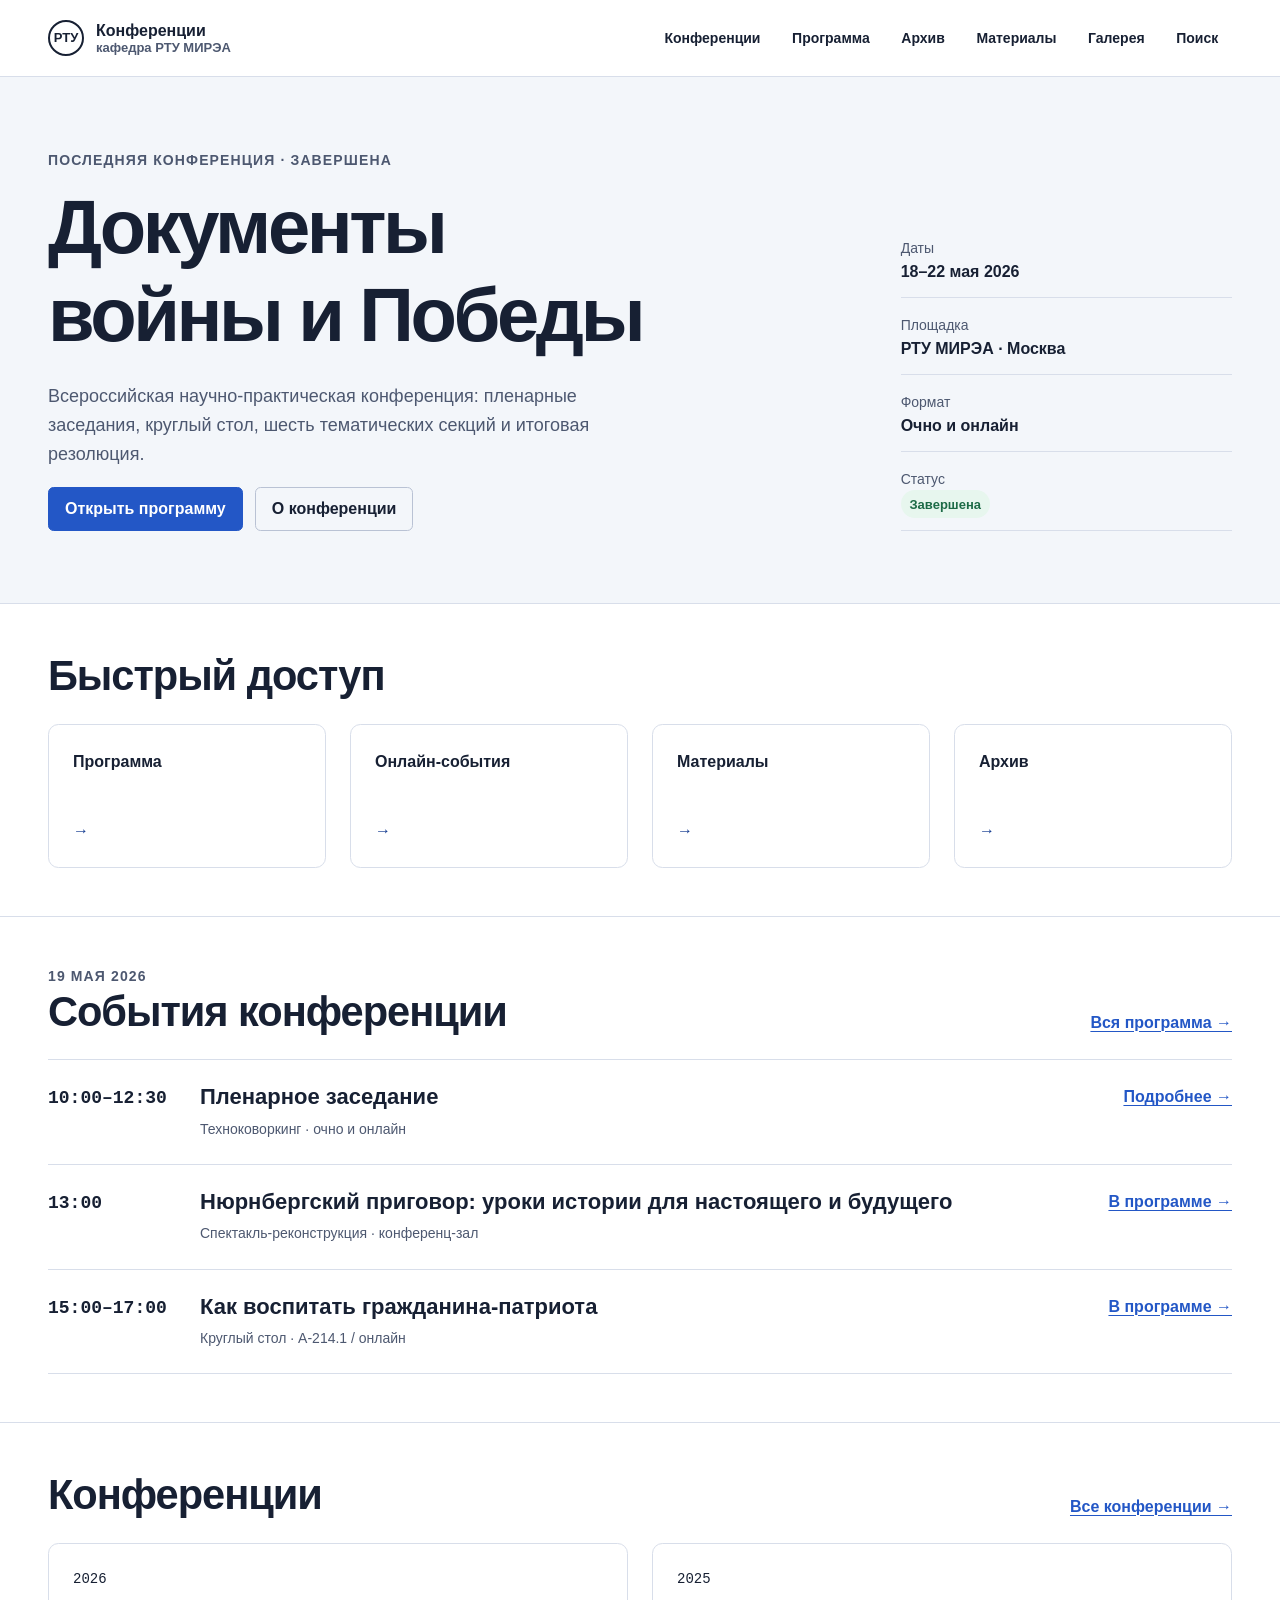
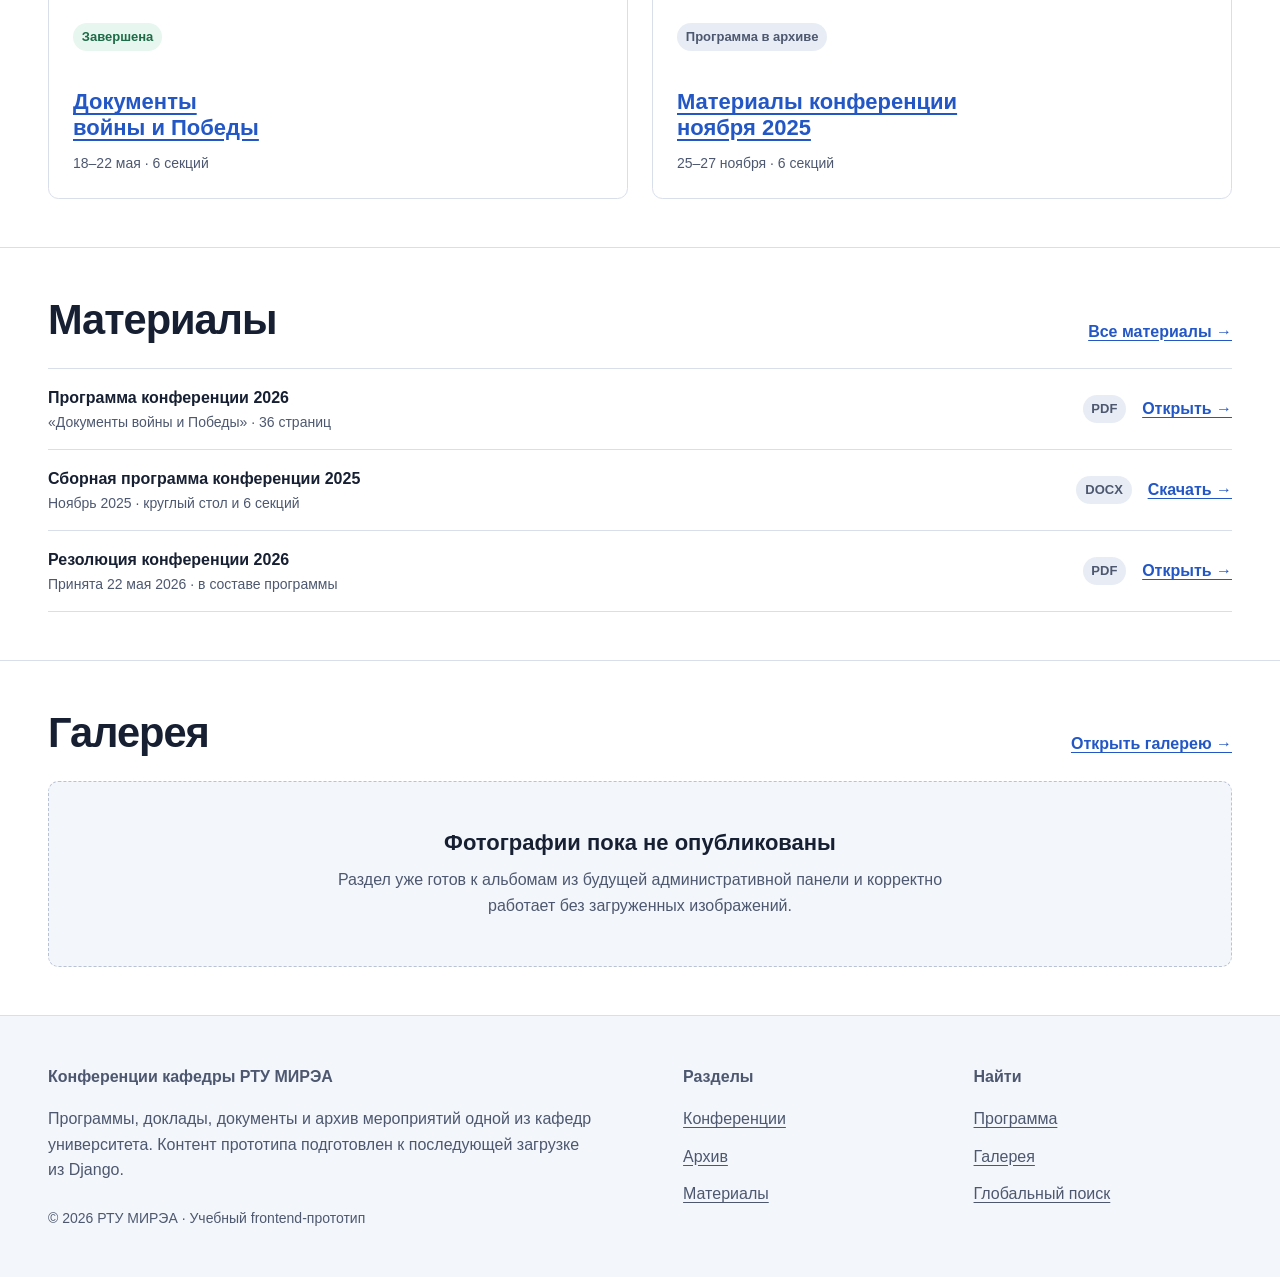
==== index.html @ fee2de32 "Add conference portal prototype" ====
<!doctype html>
<html lang="ru">
<head>
  <meta charset="utf-8">
  <meta name="viewport" content="width=device-width, initial-scale=1">
  <title>Конференции кафедры РТУ МИРЭА</title>
  <meta name="description" content="Программы, события, материалы и архив конференций одной из кафедр РТУ МИРЭА.">
  <link rel="icon" type="image/svg+xml" href="data:image/svg+xml,%3Csvg xmlns='http://www.w3.org/2000/svg' viewBox='0 0 32 32'%3E%3Crect width='32' height='32' rx='7' fill='%232357c6'/%3E%3Cpath d='M8 9h16v3H8zm0 6h16v3H8zm0 6h10v3H8z' fill='white'/%3E%3C/svg%3E">
  <link rel="stylesheet" href="assets/css/tokens.css">
  <link rel="stylesheet" href="assets/css/core.css">
  <link rel="stylesheet" href="assets/css/layout.css">
  <link rel="stylesheet" href="assets/css/components.css">
  <script src="assets/js/data.js" defer></script>
  <script src="assets/js/app.js" defer></script>
</head>
<body>
  <a class="skip-link" href="#content">К содержанию</a>
  <div data-site-header data-current="home"></div>

  <main class="site-main" id="content">
    <section class="hero" aria-labelledby="hero-title">
      <div class="container hero__grid">
        <div>
          <p class="eyebrow">Последняя конференция · завершена</p>
          <h1 class="hero__title" id="hero-title">Документы войны и Победы</h1>
          <p class="lead hero__summary">Всероссийская научно-практическая конференция: пленарные заседания, круглый стол, шесть тематических секций и итоговая резолюция.</p>
          <div class="cluster">
            <a class="button" href="program.html">Открыть программу</a>
            <a class="button button--secondary" href="conference-detail.html">О конференции</a>
          </div>
        </div>
        <dl class="hero__meta info-list">
          <div><dt>Даты</dt><dd>18–22 мая 2026</dd></div>
          <div><dt>Площадка</dt><dd>РТУ МИРЭА · Москва</dd></div>
          <div><dt>Формат</dt><dd>Очно и онлайн</dd></div>
          <div><dt>Статус</dt><dd><span class="status status--complete">Завершена</span></dd></div>
        </dl>
      </div>
    </section>

    <section class="page-section" aria-labelledby="quick-title">
      <div class="container">
        <div class="section-heading"><h2 id="quick-title">Быстрый доступ</h2></div>
        <div class="grid grid--4">
          <a class="card quick-link" href="program.html"><strong>Программа</strong><span aria-hidden="true">→</span></a>
          <a class="card quick-link" href="search.html?q=онлайн"><strong>Онлайн-события</strong><span aria-hidden="true">→</span></a>
          <a class="card quick-link" href="materials.html"><strong>Материалы</strong><span aria-hidden="true">→</span></a>
          <a class="card quick-link" href="archive.html"><strong>Архив</strong><span aria-hidden="true">→</span></a>
        </div>
      </div>
    </section>

    <section class="page-section" aria-labelledby="events-title">
      <div class="container">
        <div class="section-heading">
          <div><p class="eyebrow">19 мая 2026</p><h2 id="events-title">События конференции</h2></div>
          <a class="text-link" href="program.html#may-19">Вся программа →</a>
        </div>
        <div class="event-list">
          <article class="event-card">
            <time class="event-card__time" datetime="2026-05-19T10:00">10:00–12:30</time>
            <div><h3 class="event-card__title">Пленарное заседание</h3><p class="meta">Техноковоркинг · очно и онлайн</p></div>
            <a class="text-link event-card__action" href="event-detail.html">Подробнее →</a>
          </article>
          <article class="event-card">
            <time class="event-card__time" datetime="2026-05-19T13:00">13:00</time>
            <div><h3 class="event-card__title">Нюрнбергский приговор: уроки истории для настоящего и будущего</h3><p class="meta">Спектакль-реконструкция · конференц-зал</p></div>
            <a class="text-link event-card__action" href="program.html#may-19">В программе →</a>
          </article>
          <article class="event-card">
            <time class="event-card__time" datetime="2026-05-19T15:00">15:00–17:00</time>
            <div><h3 class="event-card__title">Как воспитать гражданина-патриота</h3><p class="meta">Круглый стол · А-214.1 / онлайн</p></div>
            <a class="text-link event-card__action" href="program.html#may-19">В программе →</a>
          </article>
        </div>
      </div>
    </section>

    <section class="page-section" aria-labelledby="conferences-title">
      <div class="container">
        <div class="section-heading"><h2 id="conferences-title">Конференции</h2><a class="text-link" href="conferences.html">Все конференции →</a></div>
        <div class="grid grid--2">
          <article class="card card--link conference-card">
            <div><p class="conference-card__year">2026</p><span class="status status--complete">Завершена</span></div>
            <div><h3 class="conference-card__title"><a href="conference-detail.html">Документы войны и Победы</a></h3><p class="meta">18–22 мая · 6 секций</p></div>
          </article>
          <article class="card card--link conference-card">
            <div><p class="conference-card__year">2025</p><span class="tag">Программа в архиве</span></div>
            <div><h3 class="conference-card__title"><a href="archive.html#year-2025">Материалы конференции ноября 2025</a></h3><p class="meta">25–27 ноября · 6 секций</p></div>
          </article>
        </div>
      </div>
    </section>

    <section class="page-section" aria-labelledby="materials-title">
      <div class="container">
        <div class="section-heading"><h2 id="materials-title">Материалы</h2><a class="text-link" href="materials.html">Все материалы →</a></div>
        <div class="document-list">
          <article class="document-row">
            <div><p class="document-row__title">Программа конференции 2026</p><p class="meta document-row__meta">«Документы войны и Победы» · 36 страниц</p></div>
            <span class="tag">PDF</span>
            <a class="text-link" href="assets/docs/program-2026.pdf">Открыть →</a>
          </article>
          <article class="document-row">
            <div><p class="document-row__title">Сборная программа конференции 2025</p><p class="meta document-row__meta">Ноябрь 2025 · круглый стол и 6 секций</p></div>
            <span class="tag">DOCX</span>
            <a class="text-link" href="assets/docs/program-2025.docx">Скачать →</a>
          </article>
          <article class="document-row">
            <div><p class="document-row__title">Резолюция конференции 2026</p><p class="meta document-row__meta">Принята 22 мая 2026 · в составе программы</p></div>
            <span class="tag">PDF</span>
            <a class="text-link" href="assets/docs/program-2026.pdf#page=36">Открыть →</a>
          </article>
        </div>
      </div>
    </section>

    <section class="page-section" aria-labelledby="gallery-title">
      <div class="container">
        <div class="section-heading"><h2 id="gallery-title">Галерея</h2><a class="text-link" href="gallery.html">Открыть галерею →</a></div>
        <div class="empty-state">
          <h3>Фотографии пока не опубликованы</h3>
          <p>Раздел уже готов к альбомам из будущей административной панели и корректно работает без загруженных изображений.</p>
        </div>
      </div>
    </section>
  </main>

  <div data-site-footer></div>
</body>
</html>
---- assets/css/tokens.css ----
:root {
  color-scheme: light;

  /* Primitive tokens: future themes override this layer only. */
  --color-white: #ffffff;
  --color-ink: #172033;
  --color-ink-soft: #4d5870;
  --color-line: #d8deea;
  --color-line-strong: #b9c2d4;
  --color-surface: #ffffff;
  --color-surface-alt: #f3f6fa;
  --color-surface-strong: #e8edf5;
  --color-accent: #2357c6;
  --color-accent-strong: #173e92;
  --color-accent-soft: #e8efff;
  --color-success: #1d6b47;
  --color-success-soft: #e7f6ee;
  --color-warning: #875d12;
  --color-warning-soft: #fff4d8;
  --color-danger: #a23232;

  --font-sans: Inter, "Segoe UI", Arial, sans-serif;
  --font-mono: "Cascadia Mono", "SFMono-Regular", Consolas, monospace;

  --text-xs: 0.8125rem;
  --text-sm: 0.875rem;
  --text-base: 1rem;
  --text-lg: 1.125rem;
  --text-xl: 1.375rem;
  --text-2xl: clamp(1.75rem, 4vw, 2.6rem);
  --text-3xl: clamp(2.25rem, 6vw, 4.75rem);

  --space-1: 0.25rem;
  --space-2: 0.5rem;
  --space-3: 0.75rem;
  --space-4: 1rem;
  --space-5: 1.5rem;
  --space-6: 2rem;
  --space-7: 3rem;
  --space-8: 4.5rem;

  --radius-sm: 0.35rem;
  --radius-md: 0.65rem;
  --radius-lg: 1rem;
  --shadow-focus: 0 0 0 3px rgba(35, 87, 198, 0.28);
  --shadow-raised: 0 0.75rem 2rem rgba(23, 32, 51, 0.08);

  --container: 74rem;
  --header-height: 4.75rem;
  --transition-fast: 150ms ease;
}
---- assets/css/core.css ----
*,
*::before,
*::after {
  box-sizing: border-box;
}

html {
  scroll-behavior: smooth;
}

body {
  min-width: 20rem;
  margin: 0;
  color: var(--color-ink);
  background: var(--color-surface);
  font-family: var(--font-sans);
  font-size: var(--text-base);
  line-height: 1.6;
  text-rendering: optimizeLegibility;
}

body.is-locked {
  overflow: hidden;
}

img,
svg {
  display: block;
  max-width: 100%;
}

button,
input,
select,
textarea {
  color: inherit;
  font: inherit;
}

button,
a {
  -webkit-tap-highlight-color: transparent;
}

a {
  color: var(--color-accent);
  text-underline-offset: 0.18em;
}

a:hover {
  color: var(--color-accent-strong);
}

:focus-visible {
  outline: 0;
  box-shadow: var(--shadow-focus);
}

h1,
h2,
h3,
p,
ul,
ol,
dl {
  margin-top: 0;
}

h1,
h2,
h3 {
  line-height: 1.15;
  text-wrap: balance;
}

h1 {
  margin-bottom: var(--space-5);
  font-size: var(--text-3xl);
  letter-spacing: -0.045em;
}

h2 {
  margin-bottom: var(--space-5);
  font-size: var(--text-2xl);
  letter-spacing: -0.025em;
}

h3 {
  margin-bottom: var(--space-3);
  font-size: var(--text-xl);
}

p:last-child,
ul:last-child,
ol:last-child {
  margin-bottom: 0;
}

.visually-hidden {
  position: absolute !important;
  width: 1px !important;
  height: 1px !important;
  padding: 0 !important;
  margin: -1px !important;
  overflow: hidden !important;
  clip: rect(0, 0, 0, 0) !important;
  white-space: nowrap !important;
  border: 0 !important;
}

.skip-link {
  position: fixed;
  z-index: 1000;
  top: var(--space-3);
  left: var(--space-3);
  transform: translateY(-200%);
  padding: var(--space-3) var(--space-4);
  border-radius: var(--radius-sm);
  color: var(--color-white);
  background: var(--color-accent-strong);
}

.skip-link:focus {
  transform: translateY(0);
}

.eyebrow {
  margin-bottom: var(--space-3);
  color: var(--color-ink-soft);
  font-size: var(--text-sm);
  font-weight: 700;
  letter-spacing: 0.08em;
  text-transform: uppercase;
}

.lead {
  max-width: 48rem;
  color: var(--color-ink-soft);
  font-size: var(--text-lg);
}

.muted {
  color: var(--color-ink-soft);
}

.meta {
  color: var(--color-ink-soft);
  font-size: var(--text-sm);
}

.plain-list {
  padding: 0;
  margin-bottom: 0;
  list-style: none;
}

[hidden] {
  display: none !important;
}

@media (prefers-reduced-motion: reduce) {
  *,
  *::before,
  *::after {
    scroll-behavior: auto !important;
    transition-duration: 0.01ms !important;
    animation-duration: 0.01ms !important;
    animation-iteration-count: 1 !important;
  }
}
---- assets/css/layout.css ----
.container {
  width: min(calc(100% - 2rem), var(--container));
  margin-inline: auto;
}

.site-main {
  min-height: 70vh;
}

.page-header {
  padding-block: var(--space-7) var(--space-6);
  border-bottom: 1px solid var(--color-line);
}

.page-section {
  padding-block: var(--space-7);
}

.page-section + .page-section {
  border-top: 1px solid var(--color-line);
}

.section-heading {
  display: flex;
  align-items: end;
  justify-content: space-between;
  gap: var(--space-5);
  margin-bottom: var(--space-5);
}

.section-heading h2,
.section-heading p {
  margin-bottom: 0;
}

.stack > * + * {
  margin-top: var(--space-5);
}

.stack-sm > * + * {
  margin-top: var(--space-3);
}

.cluster {
  display: flex;
  flex-wrap: wrap;
  align-items: center;
  gap: var(--space-3);
}

.grid {
  display: grid;
  gap: var(--space-5);
}

.grid--2 {
  grid-template-columns: repeat(2, minmax(0, 1fr));
}

.grid--3 {
  grid-template-columns: repeat(3, minmax(0, 1fr));
}

.grid--4 {
  grid-template-columns: repeat(4, minmax(0, 1fr));
}

.detail-layout {
  display: grid;
  grid-template-columns: minmax(0, 2fr) minmax(17rem, 0.8fr);
  align-items: start;
  gap: var(--space-7);
}

.sidebar {
  position: sticky;
  top: calc(var(--header-height) + var(--space-5));
}

.hero {
  padding-block: var(--space-8);
  background: var(--color-surface-alt);
  border-bottom: 1px solid var(--color-line);
}

.hero__grid {
  display: grid;
  grid-template-columns: minmax(0, 1.7fr) minmax(18rem, 0.7fr);
  gap: var(--space-7);
  align-items: end;
}

.hero__title {
  max-width: 15ch;
}

.hero__summary {
  max-width: 35rem;
}

.hero__meta {
  display: grid;
  gap: var(--space-4);
}

@media (max-width: 60rem) {
  .grid--4,
  .grid--3 {
    grid-template-columns: repeat(2, minmax(0, 1fr));
  }

  .hero__grid,
  .detail-layout {
    grid-template-columns: 1fr;
  }

  .sidebar {
    position: static;
  }
}

@media (max-width: 42rem) {
  .container {
    width: min(calc(100% - 1.25rem), var(--container));
  }

  .page-header,
  .page-section,
  .hero {
    padding-block: var(--space-6);
  }

  .grid--4,
  .grid--3,
  .grid--2 {
    grid-template-columns: 1fr;
  }

  .section-heading {
    align-items: start;
    flex-direction: column;
  }
}
---- assets/css/components.css ----
.site-header {
  position: sticky;
  z-index: 100;
  top: 0;
  min-height: var(--header-height);
  background: color-mix(in srgb, var(--color-surface) 94%, transparent);
  border-bottom: 1px solid var(--color-line);
  backdrop-filter: blur(12px);
}

.site-header__inner {
  min-height: var(--header-height);
  display: flex;
  align-items: center;
  justify-content: space-between;
  gap: var(--space-5);
}

.brand {
  display: inline-flex;
  align-items: center;
  gap: var(--space-3);
  color: var(--color-ink);
  font-weight: 800;
  line-height: 1.2;
  text-decoration: none;
}

.brand__mark {
  display: grid;
  width: 2.25rem;
  height: 2.25rem;
  place-items: center;
  border: 2px solid var(--color-ink);
  border-radius: 50%;
  font-size: var(--text-xs);
}

.brand__sub {
  display: block;
  color: var(--color-ink-soft);
  font-size: var(--text-xs);
  font-weight: 600;
}

.site-nav {
  display: flex;
  align-items: center;
  gap: var(--space-1);
}

.site-nav a,
.icon-button,
.menu-button {
  display: inline-flex;
  min-height: 2.75rem;
  align-items: center;
  justify-content: center;
  padding: 0.65rem 0.8rem;
  border: 1px solid transparent;
  border-radius: var(--radius-sm);
  color: var(--color-ink);
  background: transparent;
  font-size: var(--text-sm);
  font-weight: 650;
  text-decoration: none;
  cursor: pointer;
}

.site-nav a:hover,
.site-nav a[aria-current="page"],
.icon-button:hover,
.menu-button:hover {
  background: var(--color-surface-alt);
}

.site-nav a[aria-current="page"] {
  color: var(--color-accent);
}

.menu-button {
  display: none;
}

.button {
  display: inline-flex;
  min-height: 2.8rem;
  align-items: center;
  justify-content: center;
  gap: var(--space-2);
  padding: 0.7rem 1rem;
  border: 1px solid var(--color-accent);
  border-radius: var(--radius-sm);
  color: var(--color-white);
  background: var(--color-accent);
  font-weight: 700;
  line-height: 1.2;
  text-decoration: none;
  cursor: pointer;
}

.button:hover {
  color: var(--color-white);
  background: var(--color-accent-strong);
  border-color: var(--color-accent-strong);
}

.button--secondary {
  color: var(--color-ink);
  background: transparent;
  border-color: var(--color-line-strong);
}

.button--secondary:hover {
  color: var(--color-ink);
  background: var(--color-surface-strong);
  border-color: var(--color-line-strong);
}

.text-link {
  font-weight: 700;
  text-decoration-thickness: 1px;
}

.breadcrumbs {
  padding-block: var(--space-4);
}

.breadcrumbs ol {
  display: flex;
  flex-wrap: wrap;
  gap: var(--space-2);
  padding: 0;
  margin: 0;
  list-style: none;
  color: var(--color-ink-soft);
  font-size: var(--text-sm);
}

.breadcrumbs li:not(:last-child)::after {
  content: "/";
  margin-left: var(--space-2);
  color: var(--color-line-strong);
}

.breadcrumbs a {
  color: inherit;
}

.status,
.tag {
  display: inline-flex;
  min-height: 1.75rem;
  align-items: center;
  width: fit-content;
  padding: 0.2rem 0.55rem;
  border-radius: 99rem;
  background: var(--color-surface-strong);
  color: var(--color-ink-soft);
  font-size: var(--text-xs);
  font-weight: 700;
  line-height: 1.2;
}

.status--complete {
  color: var(--color-success);
  background: var(--color-success-soft);
}

.status--online {
  color: var(--color-accent-strong);
  background: var(--color-accent-soft);
}

.card {
  min-width: 0;
  padding: var(--space-5);
  border: 1px solid var(--color-line);
  border-radius: var(--radius-md);
  background: var(--color-surface);
}

.card--link {
  position: relative;
  transition: transform var(--transition-fast), border-color var(--transition-fast), box-shadow var(--transition-fast);
}

.card--link:hover {
  transform: translateY(-2px);
  border-color: var(--color-line-strong);
  box-shadow: var(--shadow-raised);
}

.card--link > a::after {
  position: absolute;
  content: "";
  inset: 0;
}

.conference-card {
  min-height: 16rem;
  display: flex;
  flex-direction: column;
  justify-content: space-between;
}

.conference-card__year {
  margin-bottom: var(--space-6);
  font-family: var(--font-mono);
  font-size: var(--text-sm);
}

.conference-card__title {
  max-width: 25ch;
}

.event-list {
  border-top: 1px solid var(--color-line);
}

.event-card {
  display: grid;
  grid-template-columns: 8rem minmax(0, 1fr) auto;
  gap: var(--space-5);
  align-items: start;
  padding-block: var(--space-5);
  border-bottom: 1px solid var(--color-line);
}

.event-card__time {
  font-family: var(--font-mono);
  font-size: var(--text-lg);
  font-weight: 700;
}

.event-card__title {
  margin-bottom: var(--space-2);
}

.event-card__action {
  white-space: nowrap;
}

.document-list {
  border-top: 1px solid var(--color-line);
}

.document-row {
  display: grid;
  grid-template-columns: minmax(0, 1fr) auto auto;
  gap: var(--space-4);
  align-items: center;
  min-height: 5rem;
  padding-block: var(--space-4);
  border-bottom: 1px solid var(--color-line);
}

.document-row__title {
  margin: 0;
  font-weight: 700;
}

.quick-link {
  min-height: 9rem;
  display: flex;
  flex-direction: column;
  justify-content: space-between;
  color: var(--color-ink);
  text-decoration: none;
}

.quick-link:hover {
  color: var(--color-accent);
}

.quick-link span[aria-hidden="true"] {
  color: var(--color-accent-strong);
}

.filters {
  display: flex;
  flex-wrap: wrap;
  gap: var(--space-2);
  padding: var(--space-3);
  margin-bottom: var(--space-6);
  border: 1px solid var(--color-line);
  border-radius: var(--radius-md);
  background: var(--color-surface-alt);
}

.filter-button,
.tab-button {
  min-height: 2.6rem;
  padding: 0.55rem 0.8rem;
  border: 1px solid var(--color-line);
  border-radius: var(--radius-sm);
  color: var(--color-ink);
  background: var(--color-surface);
  font-weight: 700;
  cursor: pointer;
}

.filter-button[aria-pressed="true"],
.tab-button[aria-selected="true"] {
  color: var(--color-white);
  background: var(--color-accent);
  border-color: var(--color-accent);
}

.date-tabs {
  display: flex;
  gap: var(--space-2);
  padding-bottom: var(--space-3);
  overflow-x: auto;
  scrollbar-width: thin;
}

.tab-button {
  min-width: 8rem;
  flex: 0 0 auto;
}

.tab-button span {
  display: block;
  font-size: var(--text-xs);
  font-weight: 600;
}

.tab-panel {
  padding-top: var(--space-5);
}

.info-list {
  display: grid;
  gap: var(--space-4);
  margin: 0;
}

.info-list div {
  padding-bottom: var(--space-3);
  border-bottom: 1px solid var(--color-line);
}

.info-list dt {
  color: var(--color-ink-soft);
  font-size: var(--text-sm);
}

.info-list dd {
  margin: 0;
  font-weight: 700;
}

.speaker-block,
.report-block {
  padding: var(--space-5);
  border-left: 3px solid var(--color-line-strong);
  background: var(--color-surface-alt);
}

.speaker-block__name {
  margin-bottom: var(--space-1);
  font-weight: 800;
}

.report-block__title {
  margin-bottom: var(--space-2);
  font-size: var(--text-lg);
  font-weight: 800;
}

.empty-state {
  padding: var(--space-7) var(--space-5);
  border: 1px dashed var(--color-line-strong);
  border-radius: var(--radius-md);
  background: var(--color-surface-alt);
  text-align: center;
}

.empty-state h2,
.empty-state h3 {
  margin-bottom: var(--space-3);
}

.empty-state p {
  max-width: 38rem;
  margin-inline: auto;
  color: var(--color-ink-soft);
}

.notice {
  padding: var(--space-4);
  border-left: 3px solid var(--color-warning);
  background: var(--color-warning-soft);
}

.search-form {
  display: grid;
  grid-template-columns: minmax(0, 1fr) auto;
  gap: var(--space-3);
}

.search-form:has([data-search-page-query]) {
  grid-template-columns: minmax(0, 2fr) minmax(12rem, 0.8fr) auto;
}

.search-input {
  width: 100%;
  min-height: 3.25rem;
  padding: 0.75rem 1rem;
  border: 1px solid var(--color-line-strong);
  border-radius: var(--radius-sm);
  background: var(--color-surface);
}

.search-results {
  margin-top: var(--space-5);
  border-top: 1px solid var(--color-line);
}

.search-result {
  padding-block: var(--space-5);
  border-bottom: 1px solid var(--color-line);
}

.search-result__type {
  margin-bottom: var(--space-2);
  color: var(--color-ink-soft);
  font-size: var(--text-xs);
  font-weight: 700;
  letter-spacing: 0.06em;
  text-transform: uppercase;
}

.search-dialog {
  width: min(46rem, calc(100% - 1rem));
  max-height: min(44rem, calc(100vh - 2rem));
  padding: 0;
  border: 1px solid var(--color-line-strong);
  border-radius: var(--radius-lg);
  box-shadow: var(--shadow-raised);
}

.search-dialog::backdrop {
  background: rgba(15, 23, 42, 0.62);
}

.search-dialog__inner {
  padding: var(--space-5);
}

.search-dialog__header {
  display: flex;
  align-items: center;
  justify-content: space-between;
  gap: var(--space-4);
  margin-bottom: var(--space-5);
}

.search-dialog__header h2 {
  margin: 0;
  font-size: var(--text-xl);
}

.search-dialog__results {
  max-height: 24rem;
  overflow-y: auto;
}

.site-footer {
  padding-block: var(--space-7);
  color: var(--color-ink-soft);
  background: var(--color-surface-alt);
  border-top: 1px solid var(--color-line);
}

.site-footer__grid {
  display: grid;
  grid-template-columns: minmax(0, 1.4fr) repeat(2, minmax(10rem, 0.6fr));
  gap: var(--space-6);
}

.site-footer a {
  color: inherit;
}

.site-footer__note {
  max-width: 34rem;
}

.error-page {
  min-height: calc(100vh - var(--header-height));
  display: grid;
  place-items: center;
  padding-block: var(--space-6);
  color: var(--color-white);
  background: #081020;
}

.error-terminal {
  position: relative;
  isolation: isolate;
  width: min(72rem, 100%);
  min-height: min(44rem, calc(100vh - 8rem));
  display: grid;
  align-items: center;
  overflow: hidden;
  padding: clamp(1.25rem, 4vw, 3rem);
  border: 1px solid rgba(113, 151, 231, 0.48);
  border-radius: var(--radius-lg);
  background-color: #081020;
  background-image:
    linear-gradient(rgba(74, 115, 202, 0.09) 1px, transparent 1px),
    linear-gradient(90deg, rgba(74, 115, 202, 0.09) 1px, transparent 1px),
    radial-gradient(circle at 50% 45%, rgba(35, 87, 198, 0.22), transparent 38%);
  background-size: 1.5rem 1.5rem, 1.5rem 1.5rem, 100% 100%;
  box-shadow: inset 0 0 5rem rgba(35, 87, 198, 0.12), 0 1rem 3rem rgba(4, 9, 18, 0.28);
}

.error-terminal::before {
  position: absolute;
  z-index: -1;
  content: "";
  inset: 0;
  opacity: 0.18;
  background: repeating-linear-gradient(0deg, transparent 0 3px, rgba(255, 255, 255, 0.12) 4px);
  pointer-events: none;
}

.error-terminal__rail {
  position: absolute;
  top: 1.25rem;
  right: 1.25rem;
  left: 1.25rem;
  display: flex;
  justify-content: space-between;
  gap: var(--space-4);
  color: #9ab6f2;
  font-family: var(--font-mono);
  font-size: var(--text-xs);
  letter-spacing: 0.1em;
  text-transform: uppercase;
}

.error-terminal__content {
  position: relative;
  width: min(48rem, 100%);
  margin-inline: auto;
  text-align: center;
}

.error-code {
  position: relative;
  margin: 0;
  color: #7ca2f0;
  font-family: var(--font-mono);
  font-size: clamp(7rem, 25vw, 16rem);
  font-weight: 900;
  line-height: 0.82;
  letter-spacing: -0.12em;
  text-shadow: 0 0 2rem rgba(35, 87, 198, 0.72);
}

.error-code::before,
.error-code::after {
  position: absolute;
  content: attr(data-code);
  inset: 0;
  overflow: hidden;
  pointer-events: none;
}

.error-code::before {
  color: #ffffff;
  transform: translate(0.05em, -0.015em);
  clip-path: inset(38% 0 46% 0);
  opacity: 0.7;
}

.error-code::after {
  color: #2357c6;
  transform: translate(-0.035em, 0.02em);
  clip-path: inset(65% 0 18% 0);
  opacity: 0.9;
}

.error-terminal__title {
  margin: var(--space-5) 0 var(--space-3);
  color: var(--color-white);
  font-size: var(--text-2xl);
  letter-spacing: -0.025em;
}

.error-terminal__text {
  max-width: 38rem;
  margin-inline: auto;
  color: #becbea;
}

.error-terminal__actions {
  justify-content: center;
  margin-top: var(--space-6);
}

.error-terminal .button--secondary {
  color: var(--color-white);
  border-color: rgba(154, 182, 242, 0.58);
}

.error-terminal .button--secondary:hover {
  color: var(--color-white);
  background: rgba(124, 162, 240, 0.16);
  border-color: #9ab6f2;
}

.error-terminal__status {
  position: absolute;
  right: 1.25rem;
  bottom: 1.25rem;
  left: 1.25rem;
  display: flex;
  justify-content: space-between;
  gap: var(--space-4);
  color: #6f8dc9;
  font-family: var(--font-mono);
  font-size: var(--text-xs);
  letter-spacing: 0.08em;
  text-transform: uppercase;
}

@media (max-width: 60rem) {
  .menu-button {
    display: inline-flex;
  }

  .site-nav {
    position: absolute;
    top: calc(100% + 1px);
    right: 0;
    left: 0;
    display: none;
    align-items: stretch;
    flex-direction: column;
    padding: var(--space-3) 1rem var(--space-4);
    background: var(--color-surface);
    border-bottom: 1px solid var(--color-line);
    box-shadow: var(--shadow-raised);
  }

  .site-nav.is-open {
    display: flex;
  }

  .site-nav a,
  .site-nav .icon-button {
    justify-content: flex-start;
  }

  .site-footer__grid {
    grid-template-columns: 1fr 1fr;
  }

  .site-footer__about {
    grid-column: 1 / -1;
  }
}

@media (max-width: 42rem) {
  .brand__sub {
    display: none;
  }

  .event-card {
    grid-template-columns: 1fr;
    gap: var(--space-2);
  }

  .event-card__action {
    margin-top: var(--space-2);
  }

  .document-row {
    grid-template-columns: 1fr auto;
  }

  .document-row__meta {
    grid-column: 1 / -1;
    grid-row: 2;
  }

  .search-form {
    grid-template-columns: 1fr;
  }

  .search-form:has([data-search-page-query]) {
    grid-template-columns: 1fr;
  }

  .site-footer__grid {
    grid-template-columns: 1fr;
  }

  .error-page {
    padding-block: 0;
  }

  .error-terminal {
    min-height: calc(100vh - var(--header-height));
    border-right: 0;
    border-left: 0;
    border-radius: 0;
  }

  .error-terminal__rail span:last-child,
  .error-terminal__status span:last-child {
    display: none;
  }

  .error-code {
    letter-spacing: -0.1em;
  }
}
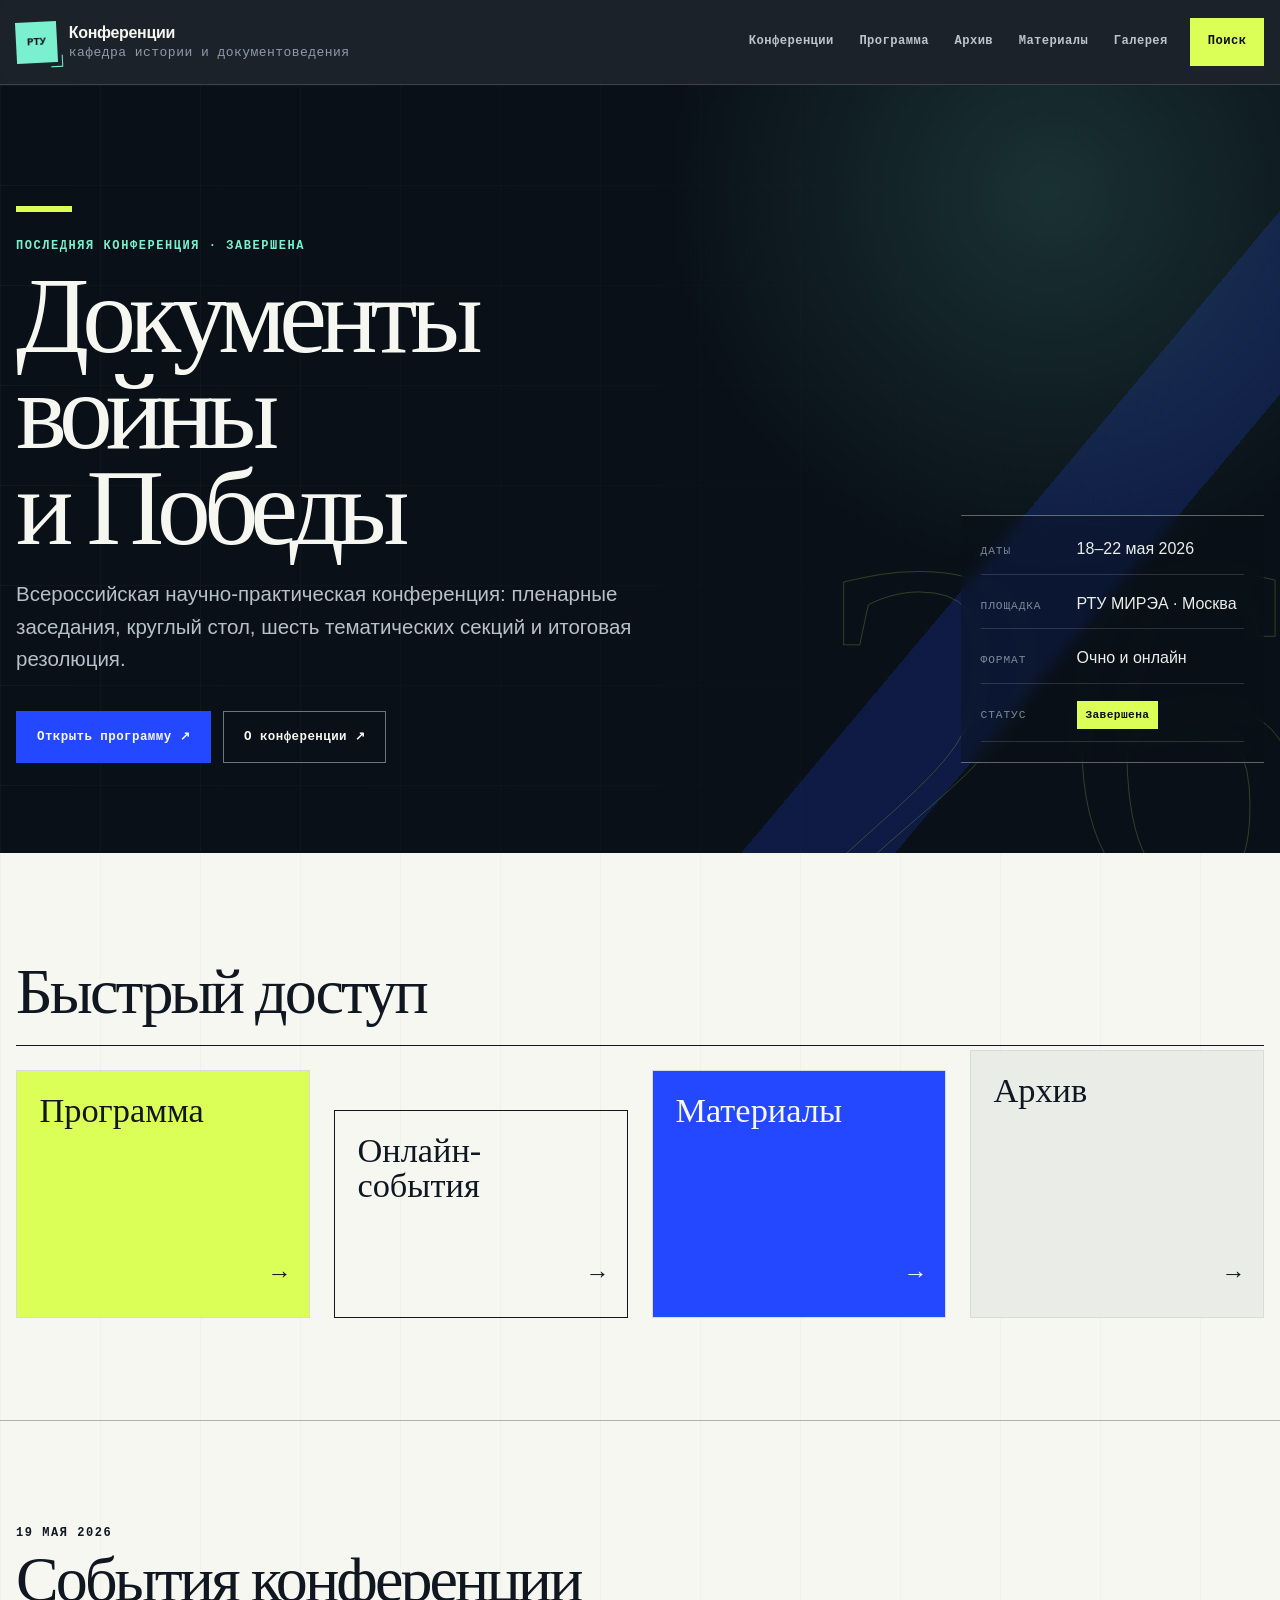
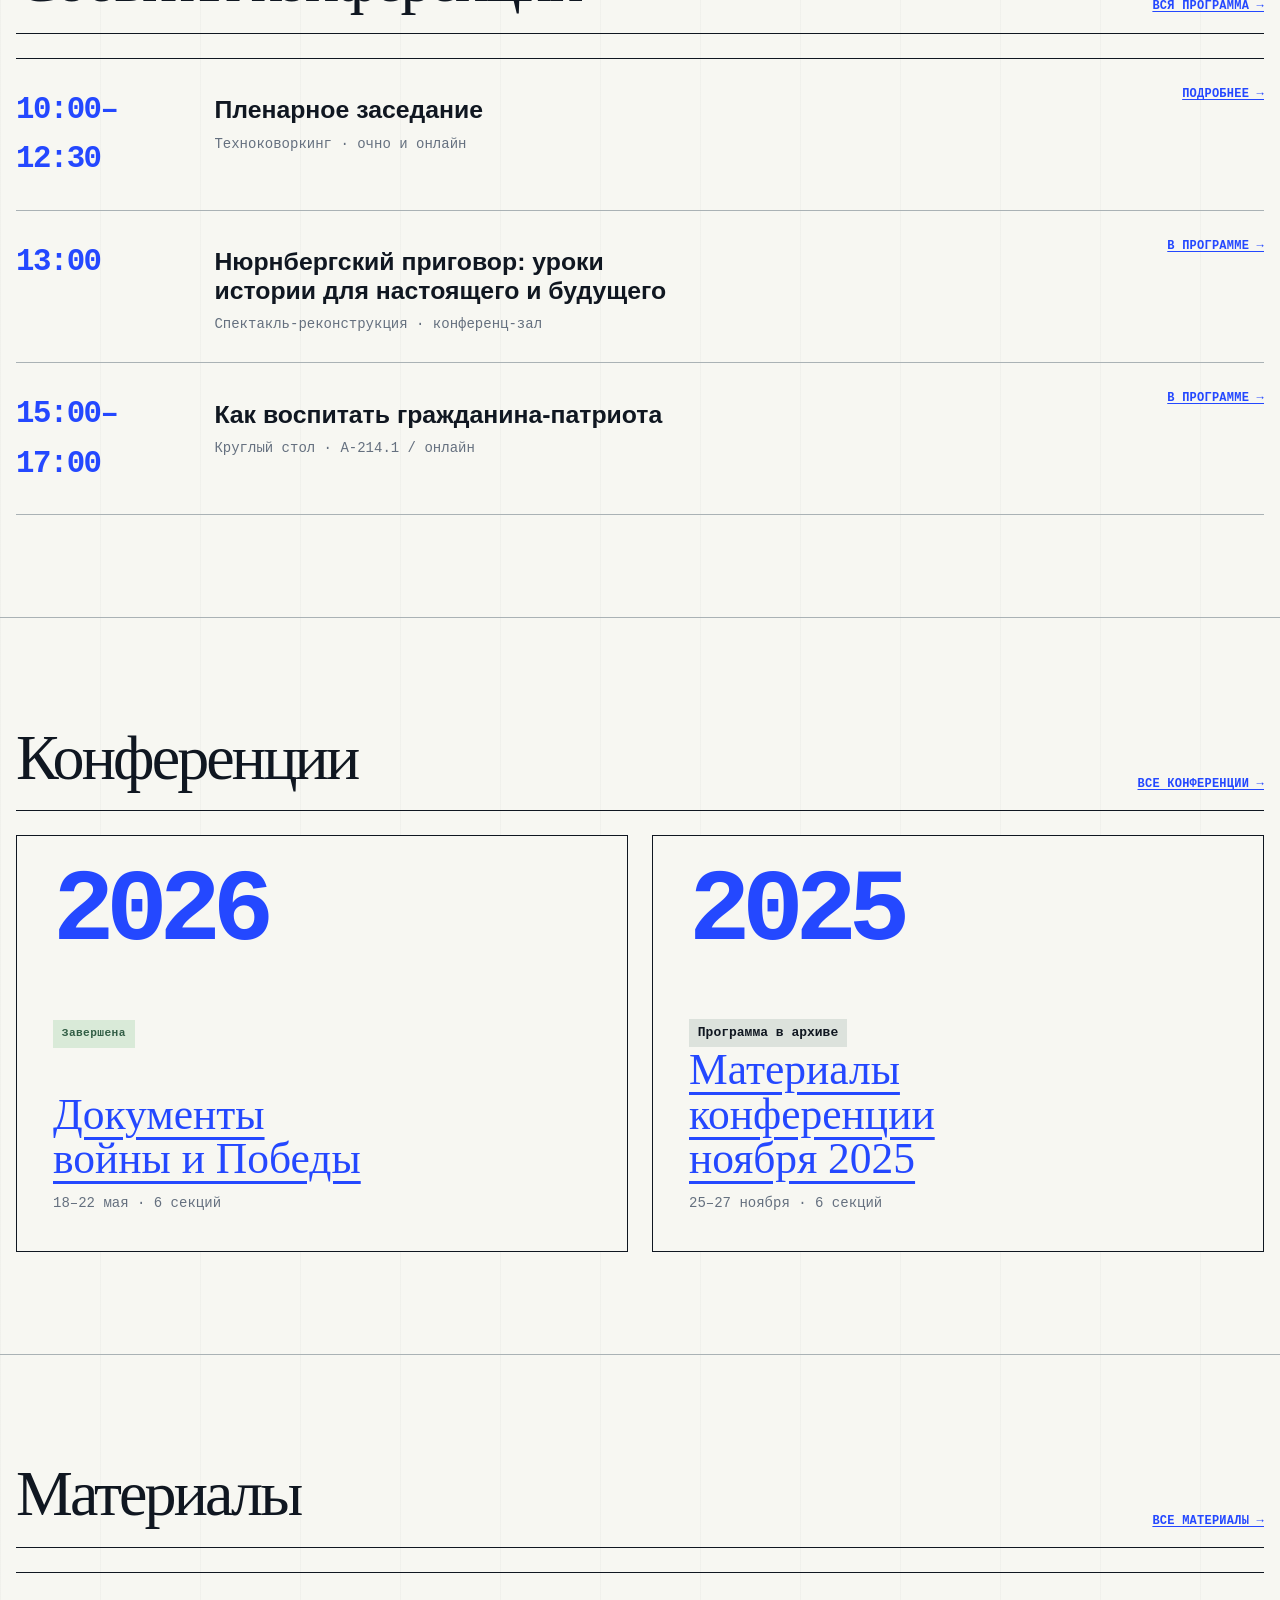
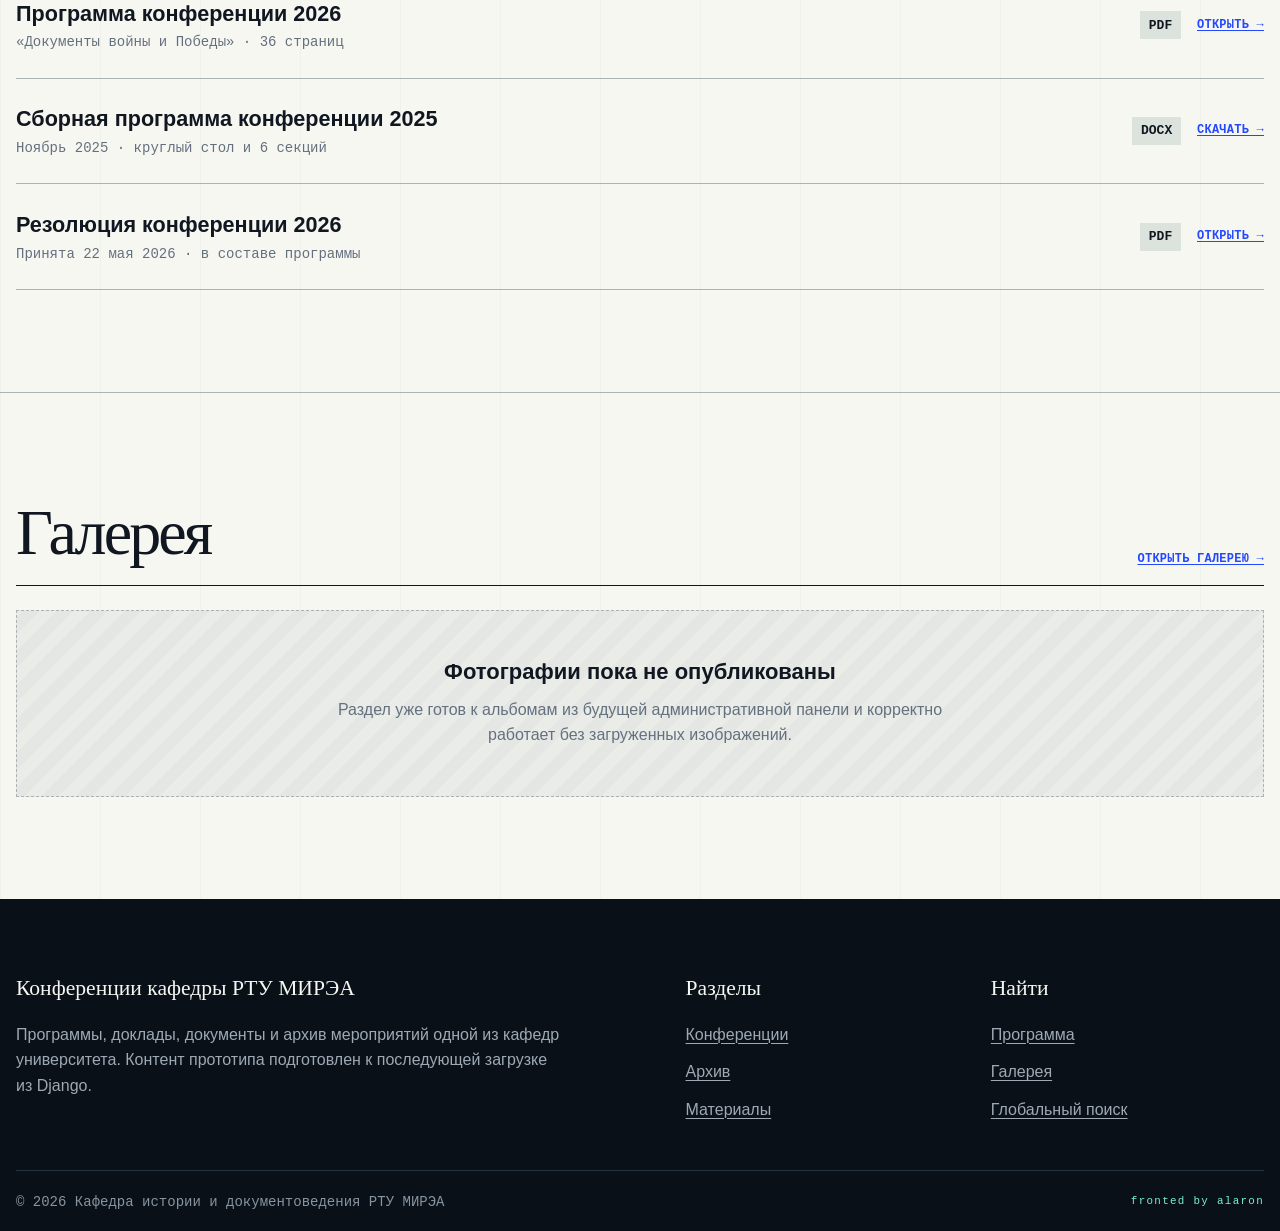
==== commit 4145d1e9: "Add editorial-tech visual foundation" ====
--- a/index.html
+++ b/index.html
@@ -10,6 +10,7 @@
   <link rel="stylesheet" href="assets/css/core.css">
   <link rel="stylesheet" href="assets/css/layout.css">
   <link rel="stylesheet" href="assets/css/components.css">
+  <link rel="stylesheet" href="assets/css/theme-foundation.css">
   <script src="assets/js/data.js" defer></script>
   <script src="assets/js/app.js" defer></script>
 </head>
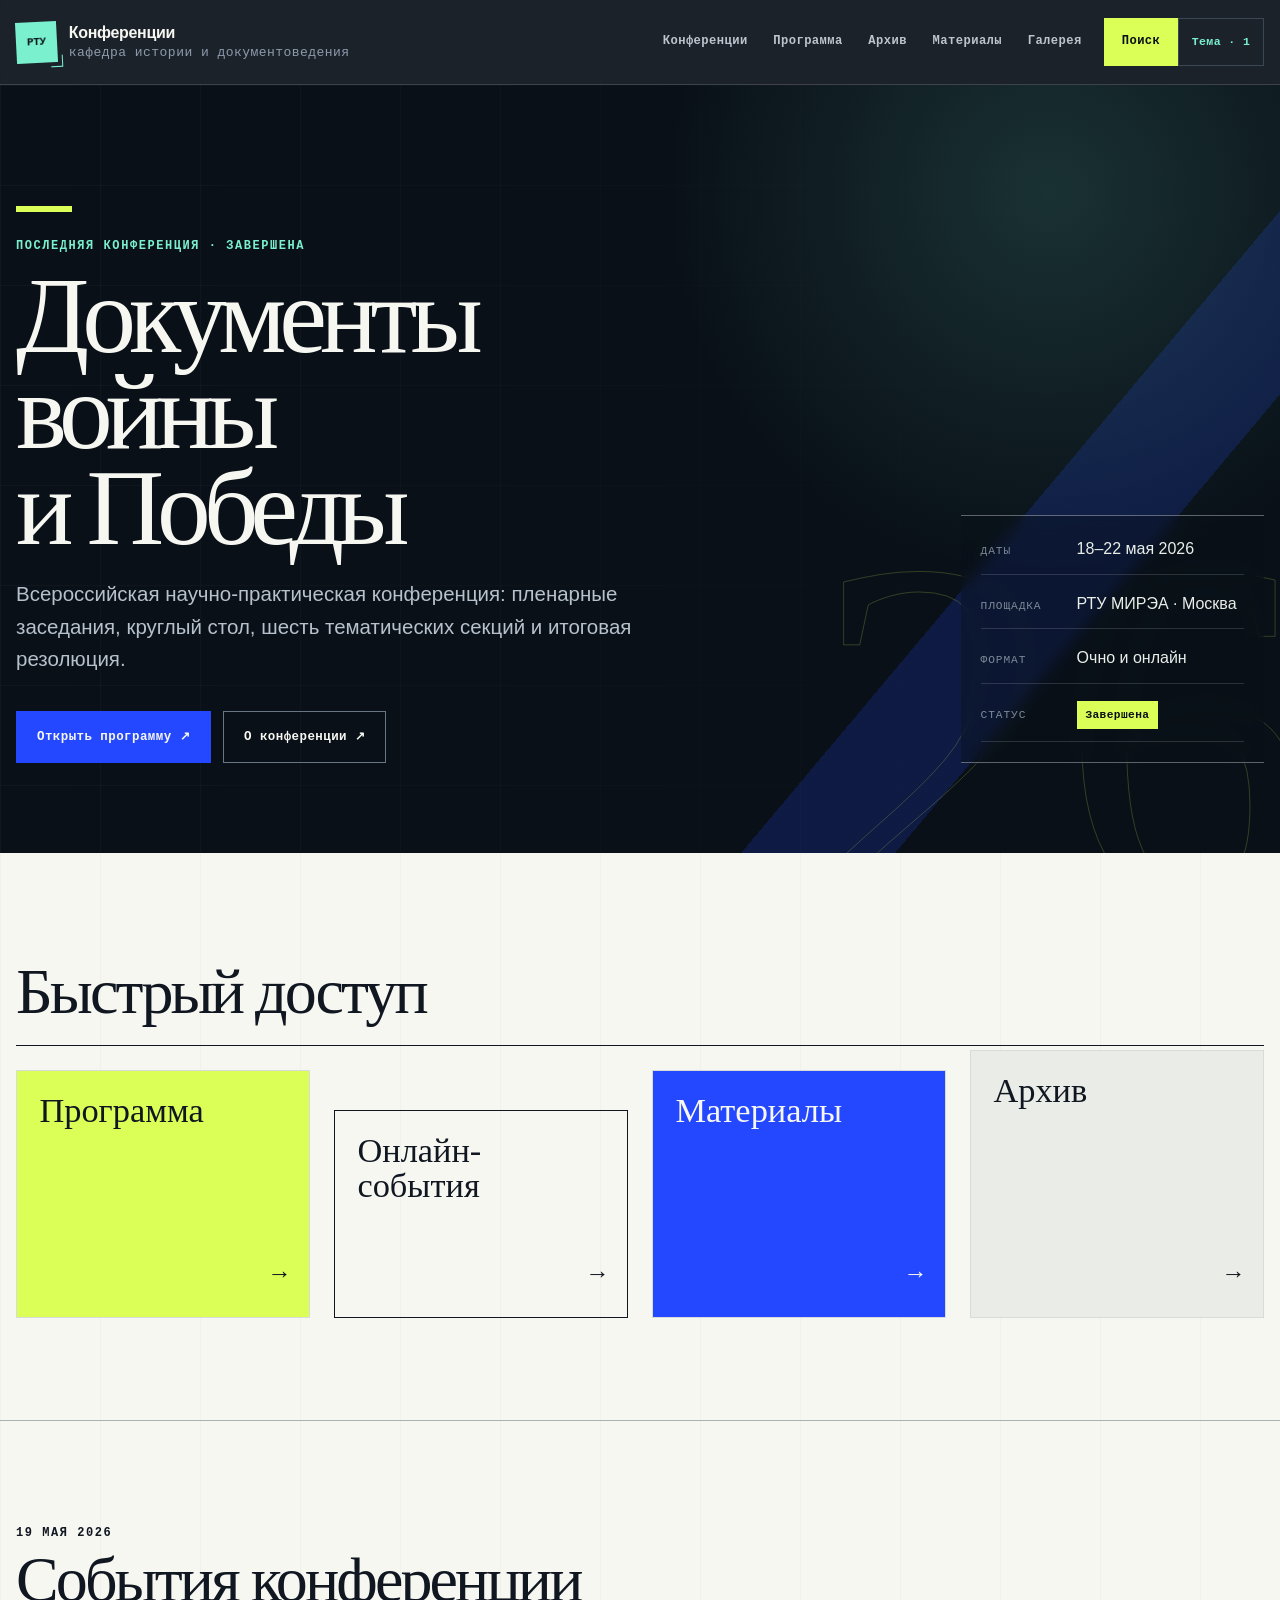
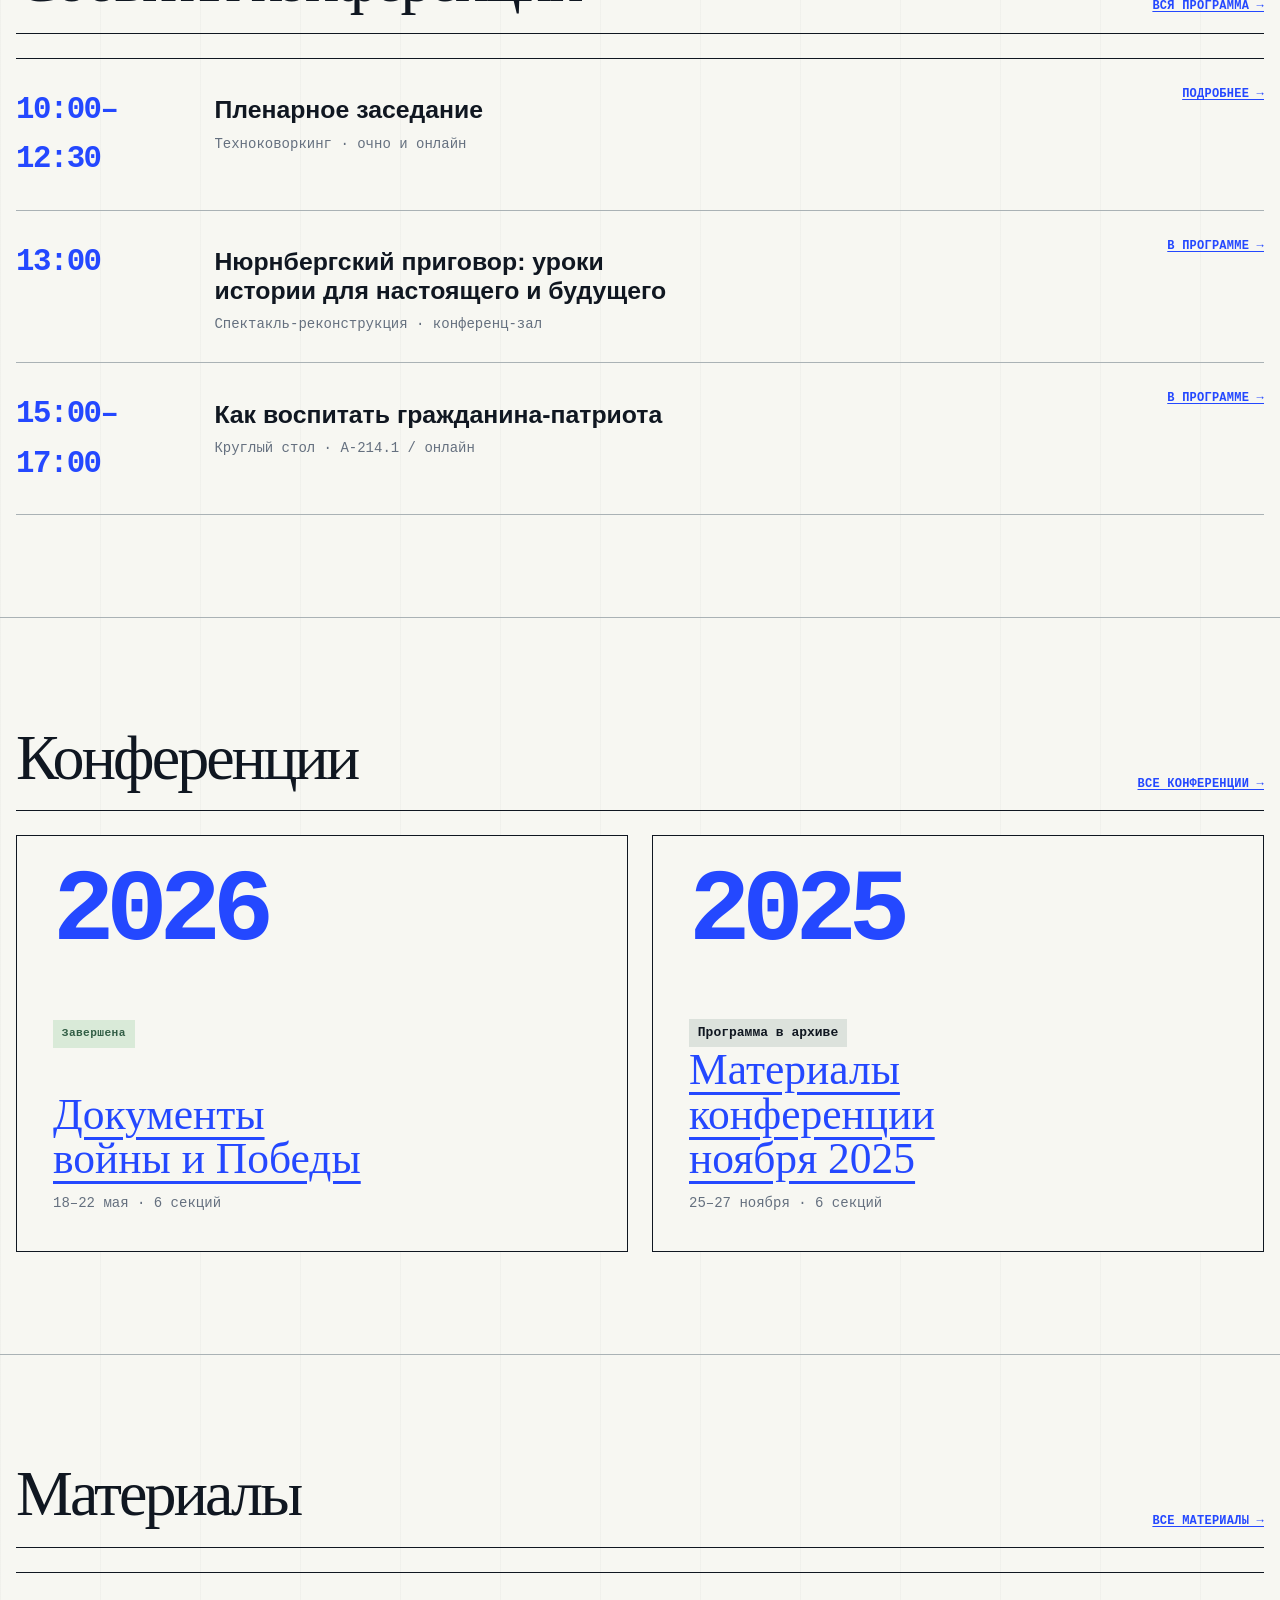
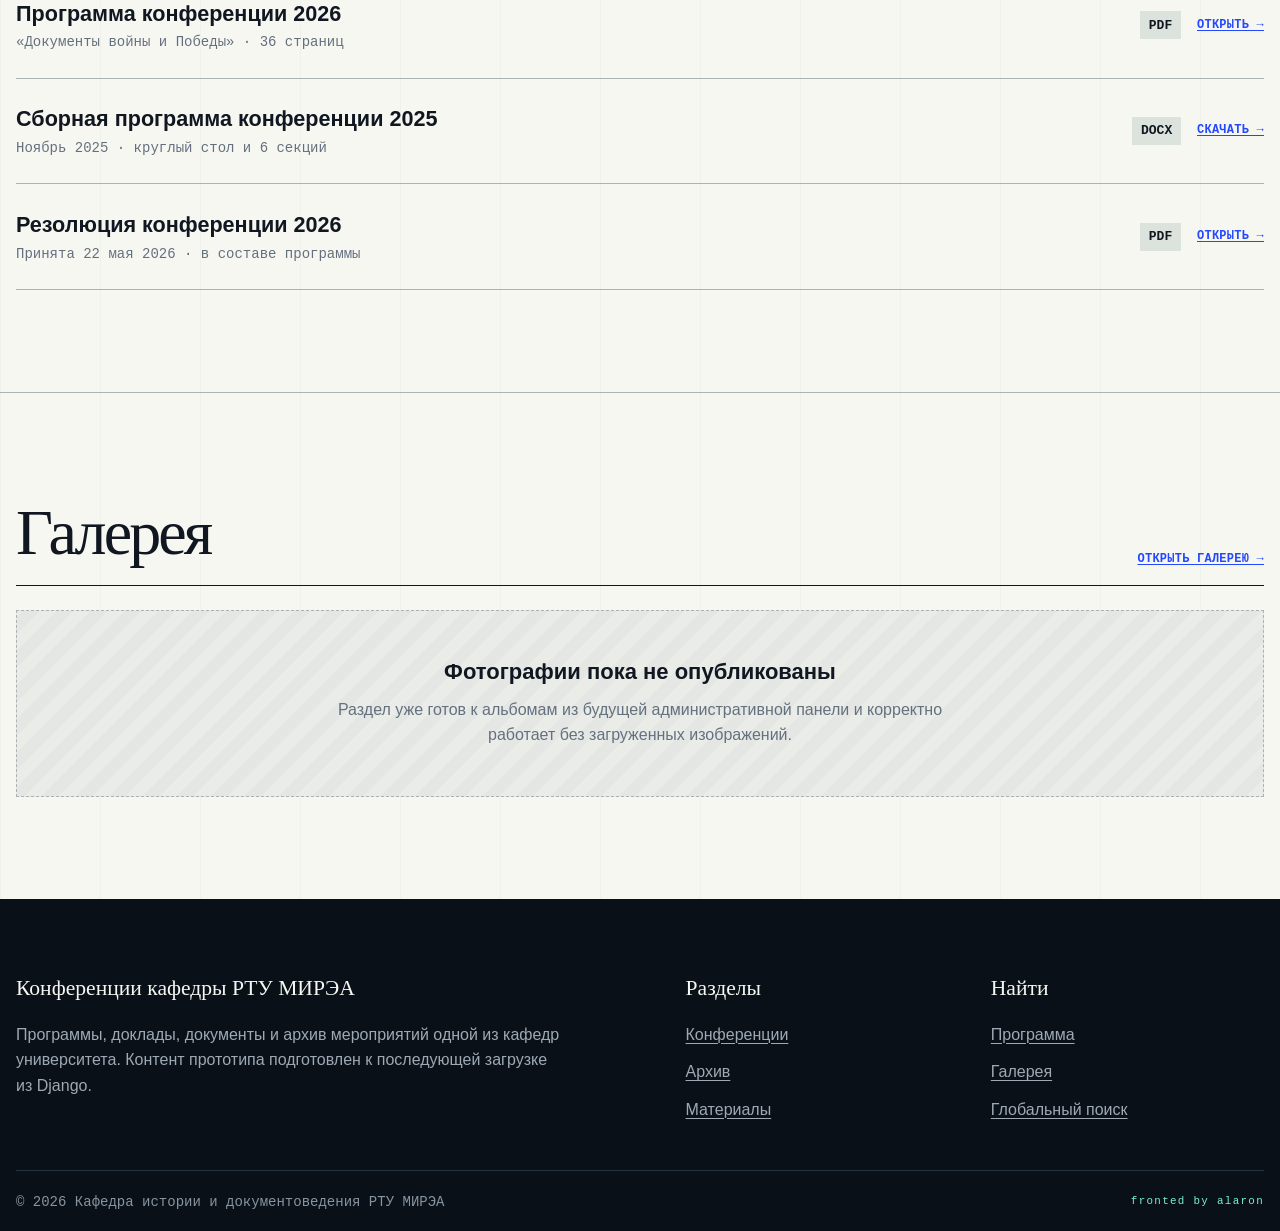
==== commit d4a9b2d4: "Add three switchable visual themes" ====
--- a/index.html
+++ b/index.html
@@ -10,7 +10,7 @@
   <link rel="stylesheet" href="assets/css/core.css">
   <link rel="stylesheet" href="assets/css/layout.css">
   <link rel="stylesheet" href="assets/css/components.css">
-  <link rel="stylesheet" href="assets/css/theme-foundation.css">
+  <link rel="stylesheet" id="site-theme" href="assets/css/theme-foundation.css">
   <script src="assets/js/data.js" defer></script>
   <script src="assets/js/app.js" defer></script>
 </head>
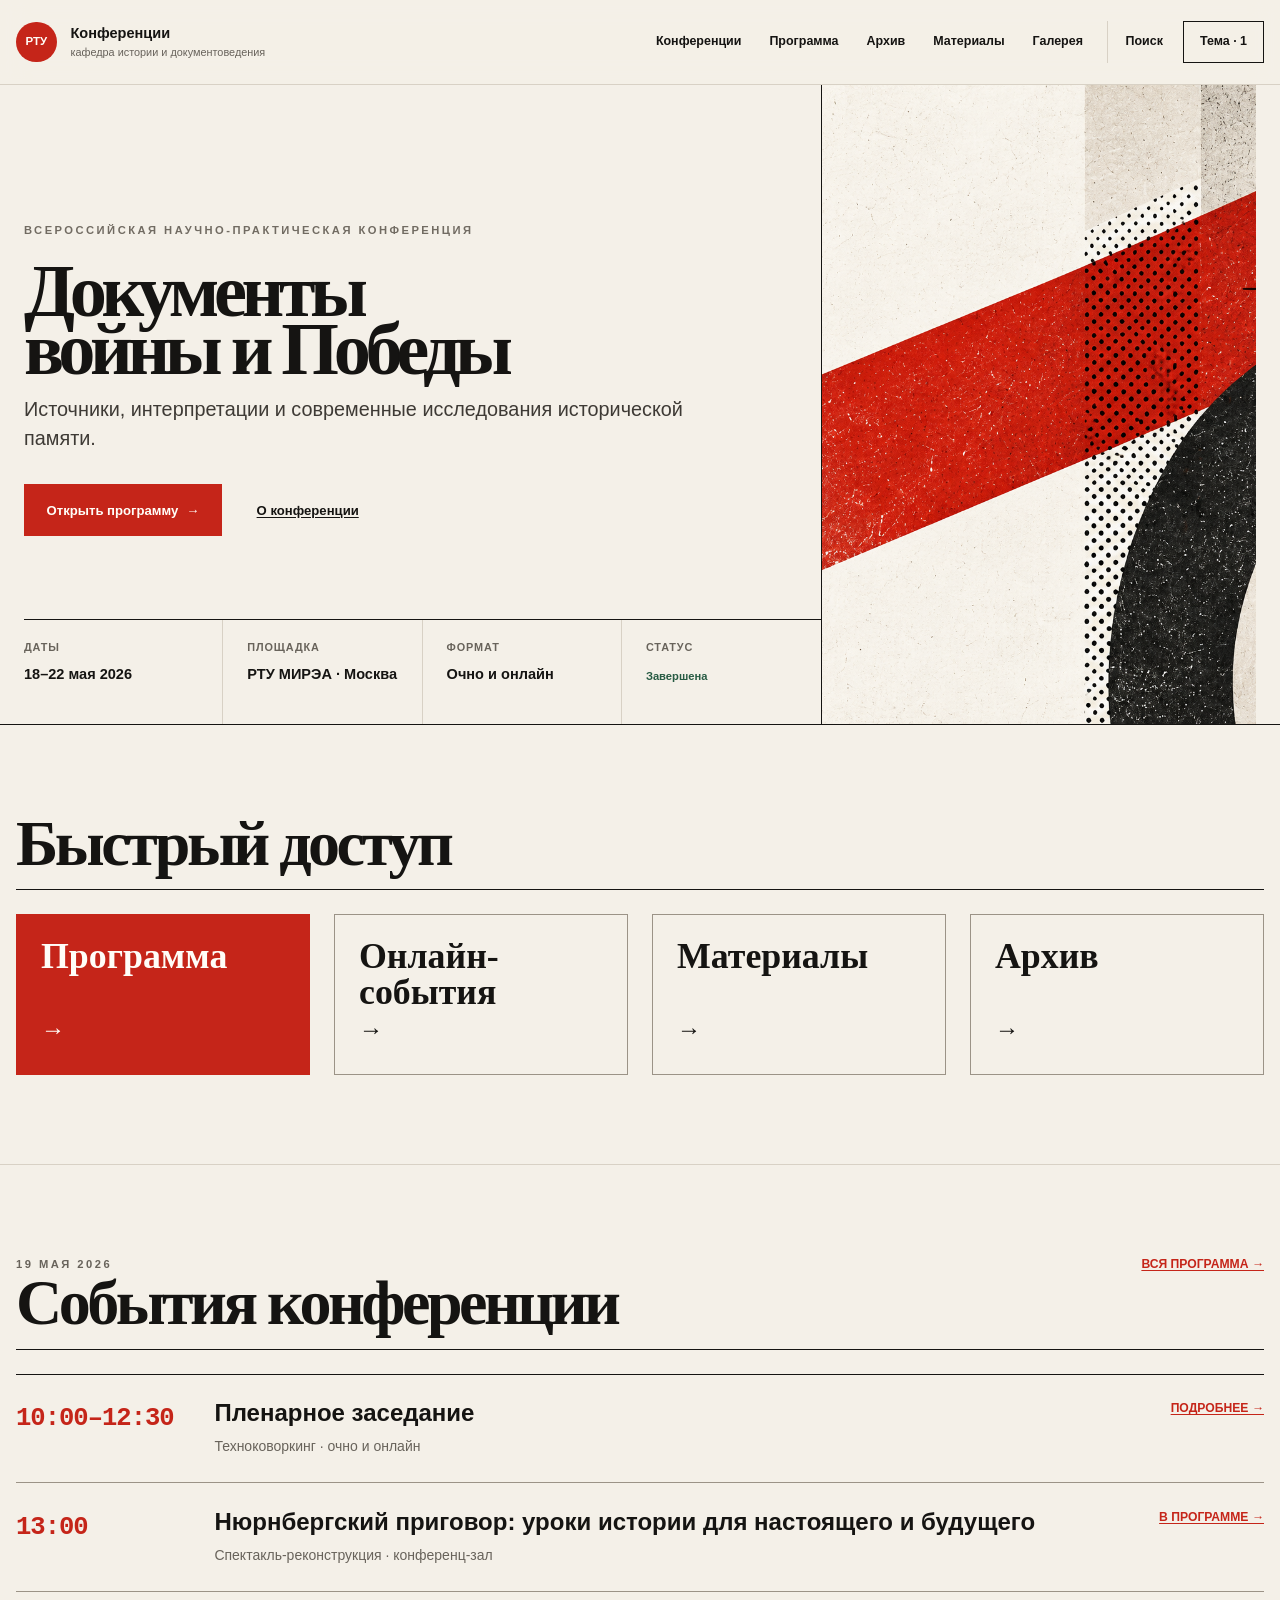
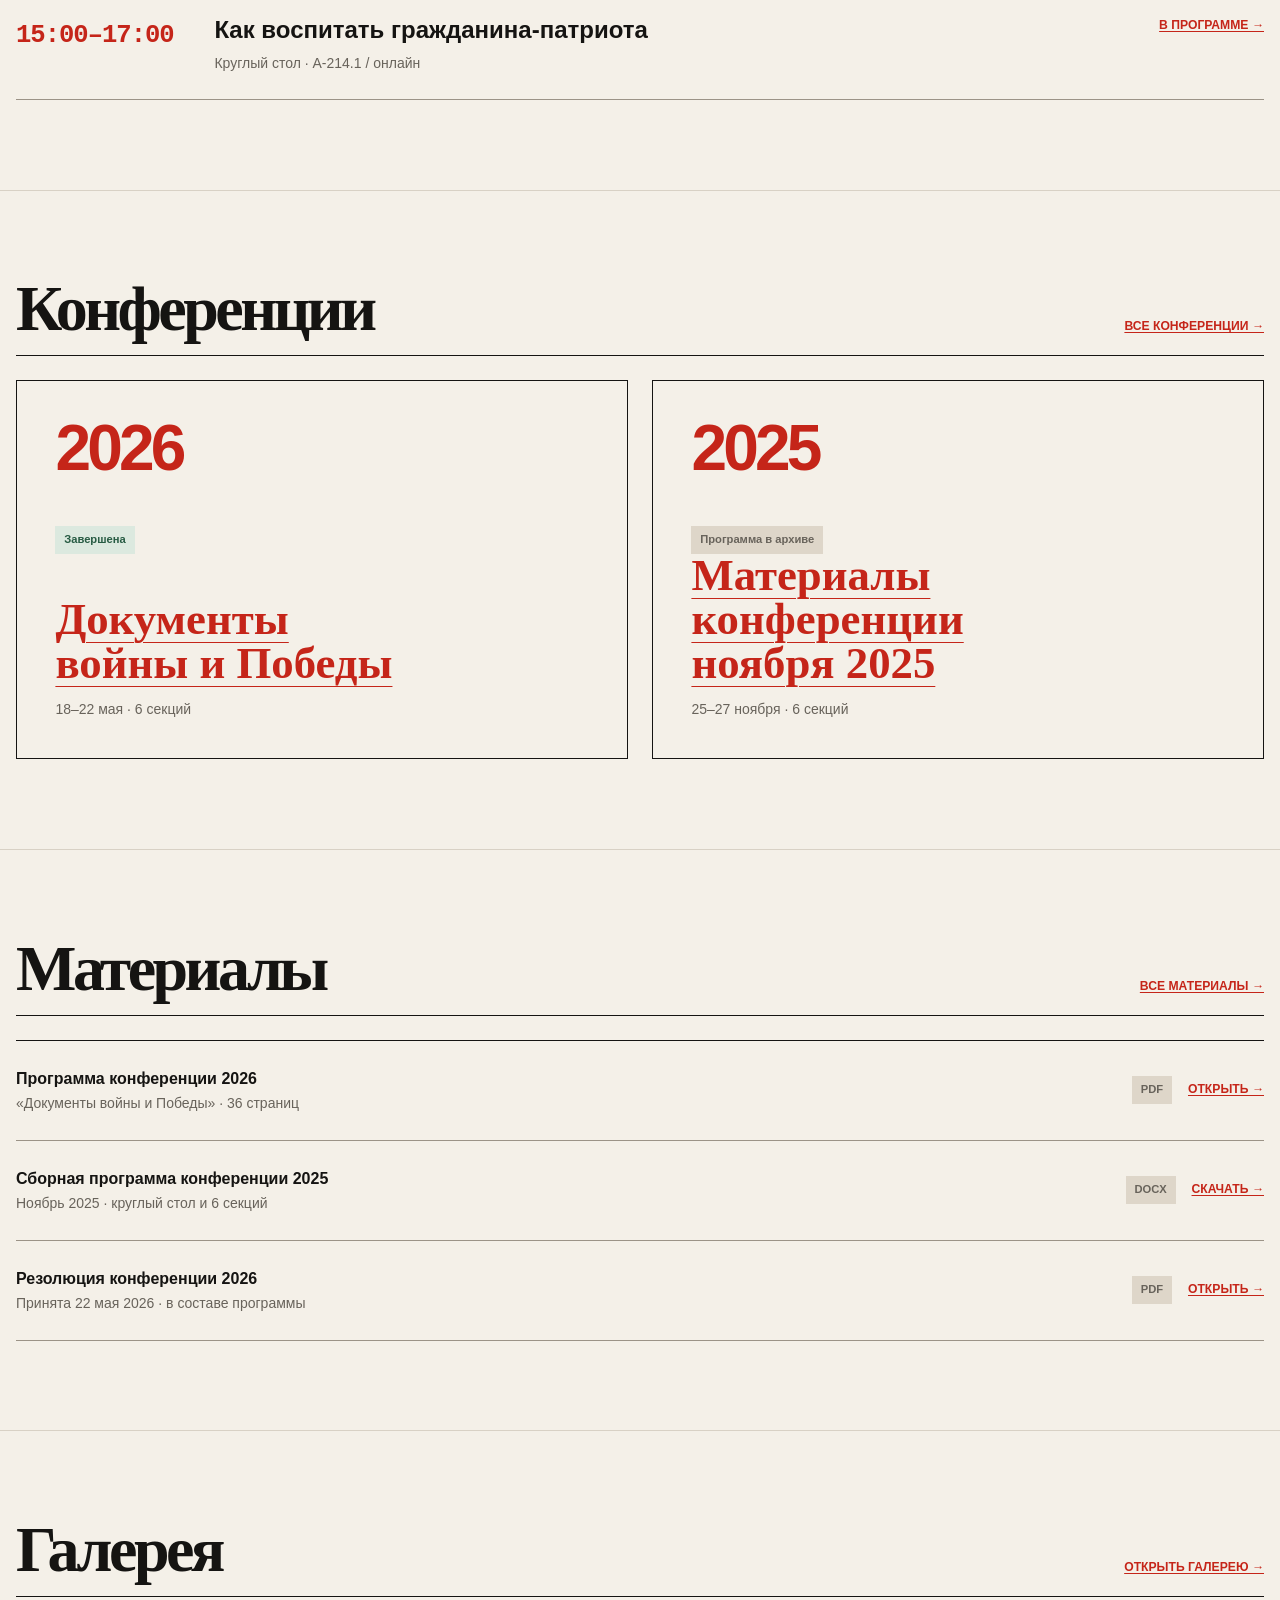
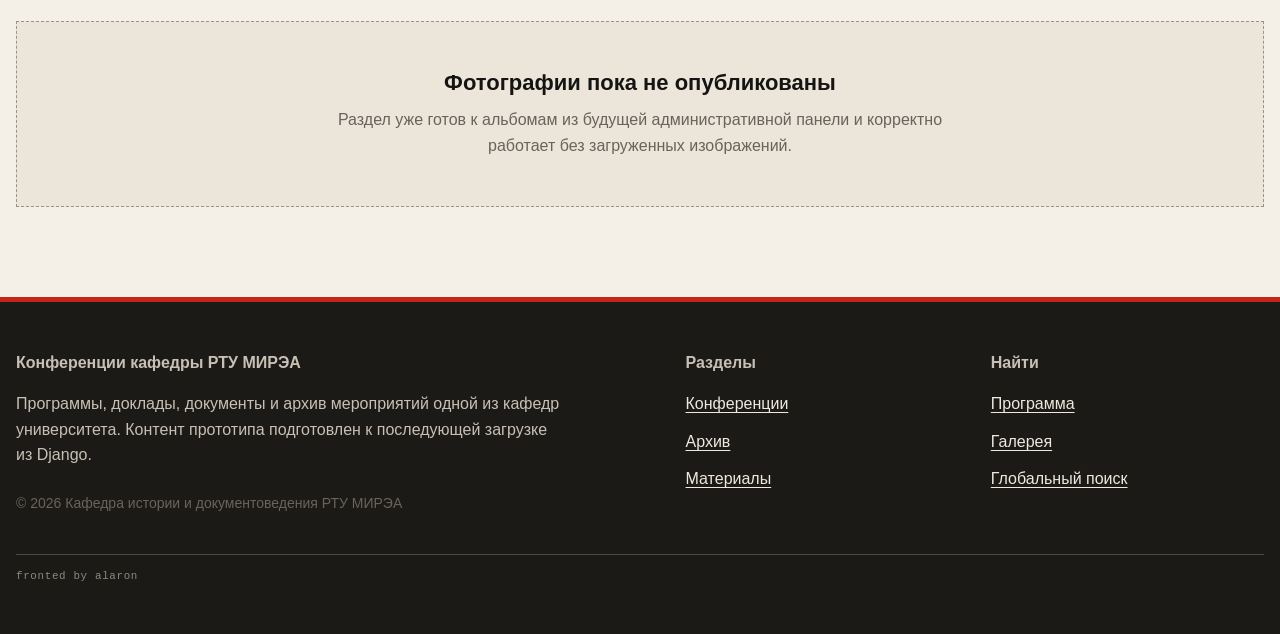
==== commit 795711ed: "Build reusable editorial conference theme" ====
--- a/index.html
+++ b/index.html
@@ -11,8 +11,8 @@
   <link rel="stylesheet" href="assets/css/layout.css">
   <link rel="stylesheet" href="assets/css/components.css">
   <link rel="stylesheet" id="site-theme" href="assets/css/theme-foundation.css">
-  <script src="assets/js/data.js" defer></script>
-  <script src="assets/js/app.js" defer></script>
+  <script src="assets/js/data.js?v=3" defer></script>
+  <script src="assets/js/app.js?v=3" defer></script>
 </head>
 <body>
   <a class="skip-link" href="#content">К содержанию</a>
@@ -21,21 +21,24 @@
   <main class="site-main" id="content">
     <section class="hero" aria-labelledby="hero-title">
       <div class="container hero__grid">
-        <div>
-          <p class="eyebrow">Последняя конференция · завершена</p>
-          <h1 class="hero__title" id="hero-title">Документы войны и Победы</h1>
-          <p class="lead hero__summary">Всероссийская научно-практическая конференция: пленарные заседания, круглый стол, шесть тематических секций и итоговая резолюция.</p>
+        <div class="hero__content">
+          <p class="eyebrow" data-conference-field="eyebrow">Всероссийская научно-практическая конференция</p>
+          <h1 class="hero__title" id="hero-title" data-conference-field="title">Документы войны и Победы</h1>
+          <p class="lead hero__summary" data-conference-field="summary">Источники, интерпретации и современные исследования исторической памяти.</p>
           <div class="cluster">
             <a class="button" href="program.html">Открыть программу</a>
             <a class="button button--secondary" href="conference-detail.html">О конференции</a>
           </div>
         </div>
         <dl class="hero__meta info-list">
-          <div><dt>Даты</dt><dd>18–22 мая 2026</dd></div>
-          <div><dt>Площадка</dt><dd>РТУ МИРЭА · Москва</dd></div>
-          <div><dt>Формат</dt><dd>Очно и онлайн</dd></div>
-          <div><dt>Статус</dt><dd><span class="status status--complete">Завершена</span></dd></div>
+          <div><dt>Даты</dt><dd data-conference-field="dates">18–22 мая 2026</dd></div>
+          <div><dt>Площадка</dt><dd><span data-conference-field="venue">РТУ МИРЭА</span> · <span data-conference-field="location">Москва</span></dd></div>
+          <div><dt>Формат</dt><dd data-conference-field="format">Очно и онлайн</dd></div>
+          <div><dt>Статус</dt><dd><span class="status status--complete" data-conference-field="status">Завершена</span></dd></div>
         </dl>
+        <figure class="hero__art" aria-hidden="true">
+          <img src="assets/images/editorial-field.png" alt="" width="1536" height="1024">
+        </figure>
       </div>
     </section>
 
--- a/assets/css/layout.css
+++ b/assets/css/layout.css
@@ -98,6 +98,11 @@
   max-width: 35rem;
 }
 
+.hero__art {
+  display: none;
+  margin: 0;
+}
+
 .hero__meta {
   display: grid;
   gap: var(--space-4);
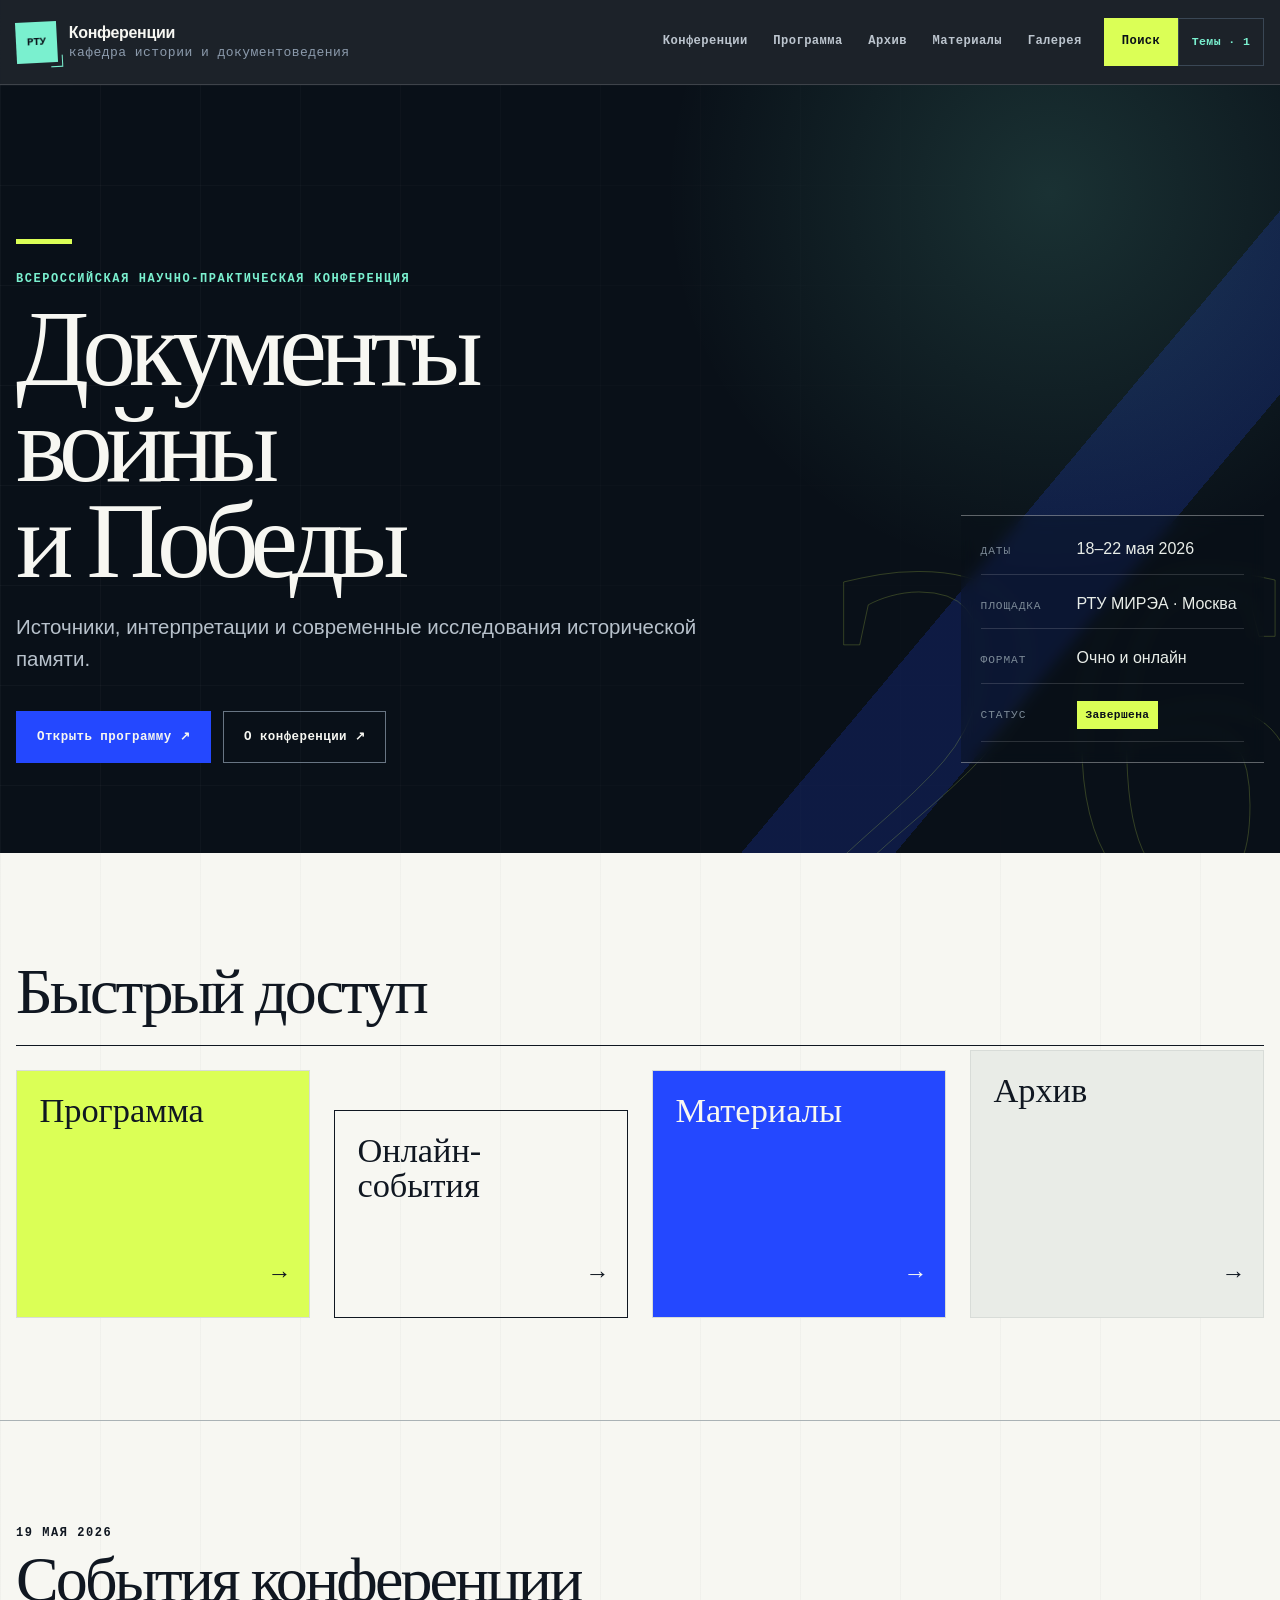
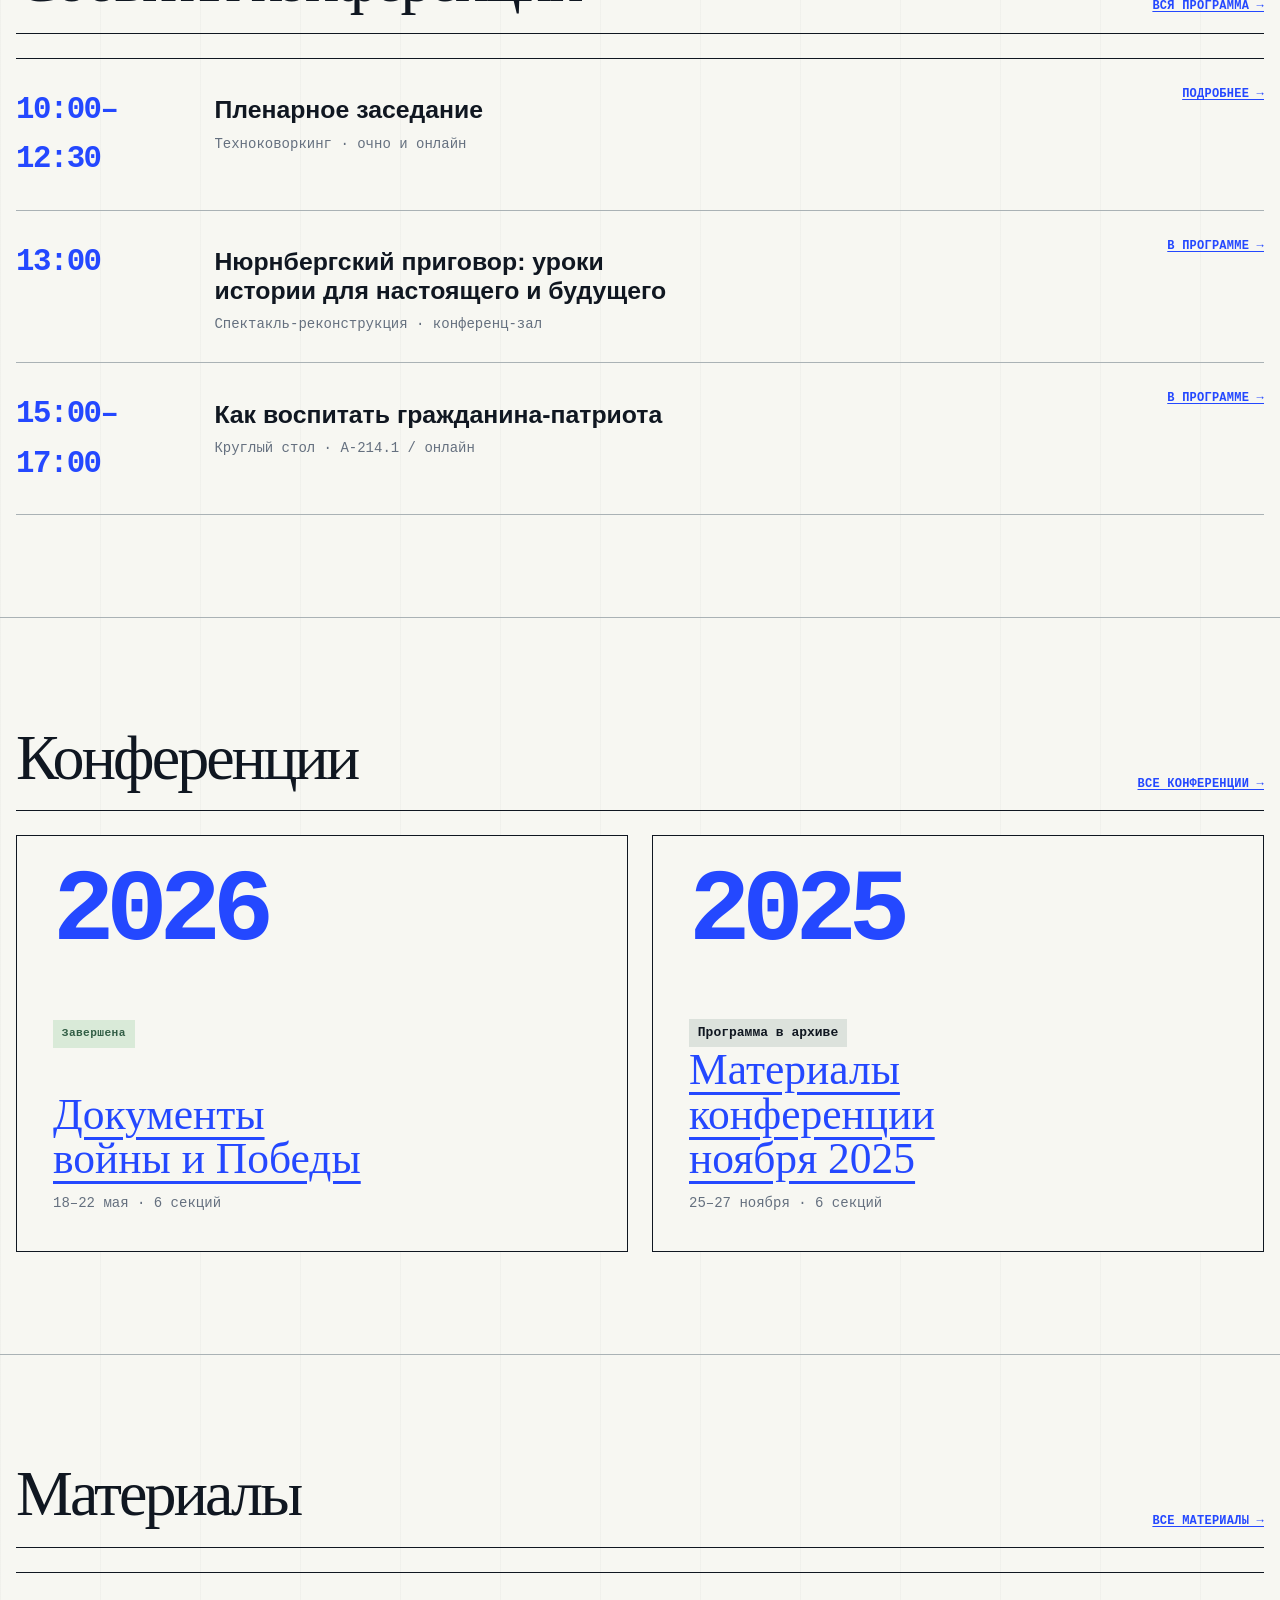
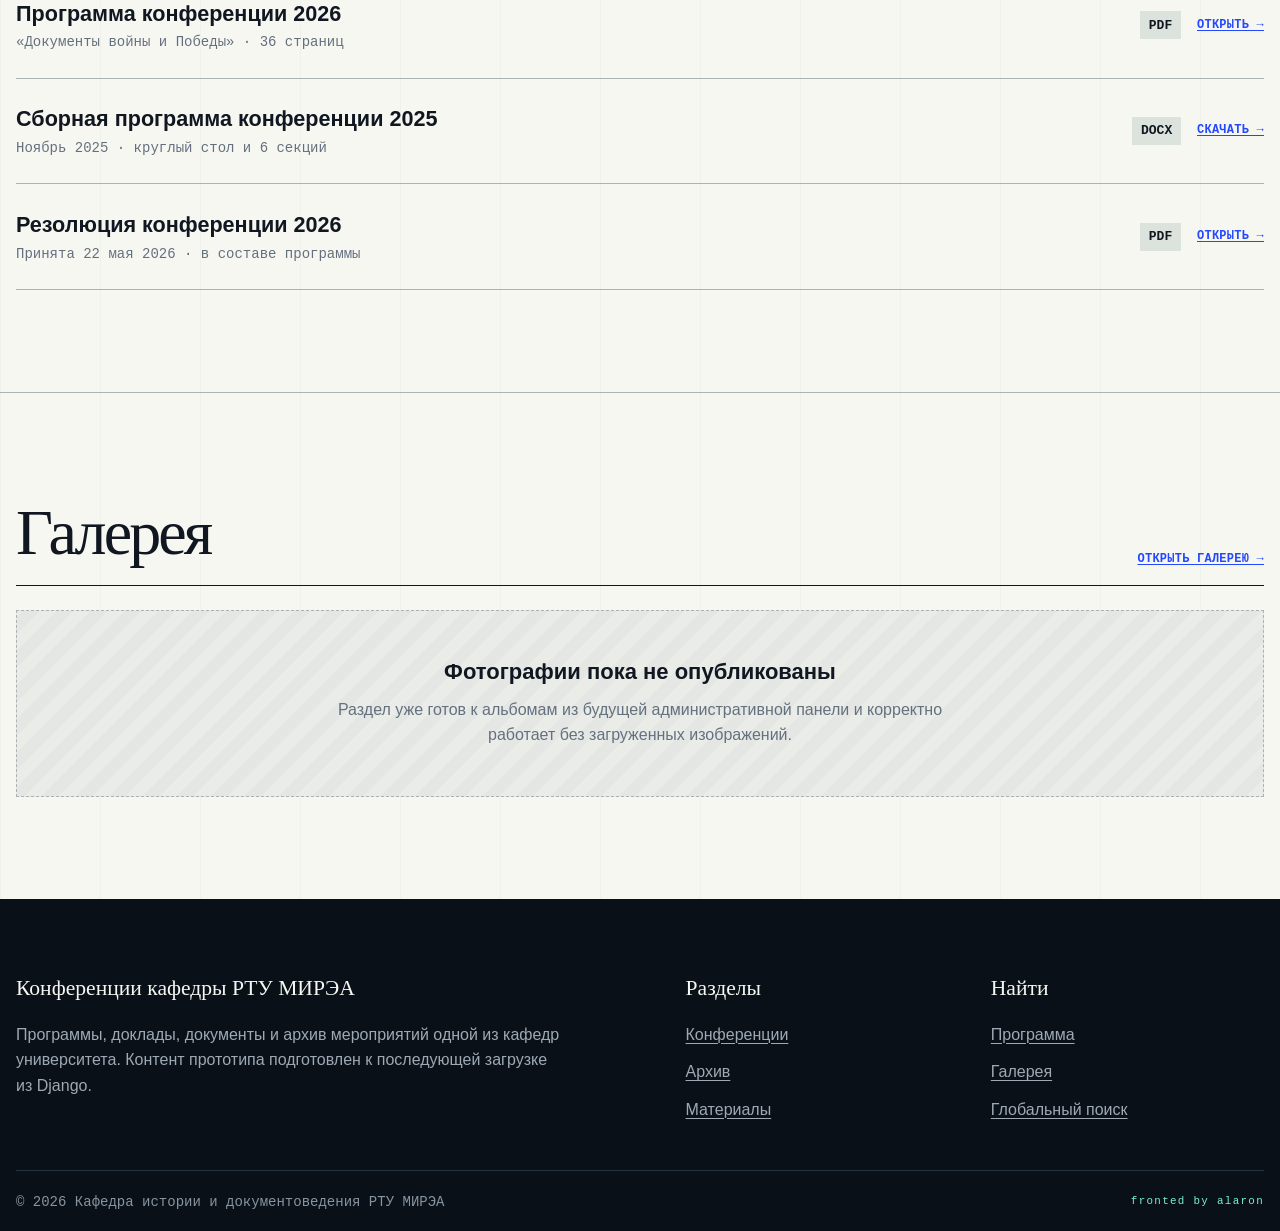
==== commit dac75b10: "Add editorial theme without replacing existing themes" ====
--- a/index.html
+++ b/index.html
@@ -9,10 +9,10 @@
   <link rel="stylesheet" href="assets/css/tokens.css">
   <link rel="stylesheet" href="assets/css/core.css">
   <link rel="stylesheet" href="assets/css/layout.css">
-  <link rel="stylesheet" href="assets/css/components.css">
-  <link rel="stylesheet" id="site-theme" href="assets/css/theme-foundation.css">
+  <link rel="stylesheet" href="assets/css/components.css?v=2">
+  <link rel="stylesheet" id="site-theme" href="assets/css/theme-foundation.css?v=5">
   <script src="assets/js/data.js?v=3" defer></script>
-  <script src="assets/js/app.js?v=3" defer></script>
+  <script src="assets/js/app.js?v=5" defer></script>
 </head>
 <body>
   <a class="skip-link" href="#content">К содержанию</a>
--- a/assets/css/components.css
+++ b/assets/css/components.css
@@ -80,6 +80,15 @@
 
 .menu-button {
   display: none;
+}
+
+.site-header__mobile-actions,
+.theme-button--compact {
+  display: none;
+}
+
+html .theme-option--editorial::before {
+  background: #c52519;
 }
 
 .button {
@@ -629,6 +638,18 @@
 }
 
 @media (max-width: 60rem) {
+  .site-header__mobile-actions {
+    display: flex;
+    align-items: center;
+    gap: var(--space-2);
+  }
+
+  .theme-button--compact {
+    display: inline-flex;
+    align-items: center;
+    justify-content: center;
+  }
+
   .menu-button {
     display: inline-flex;
   }
